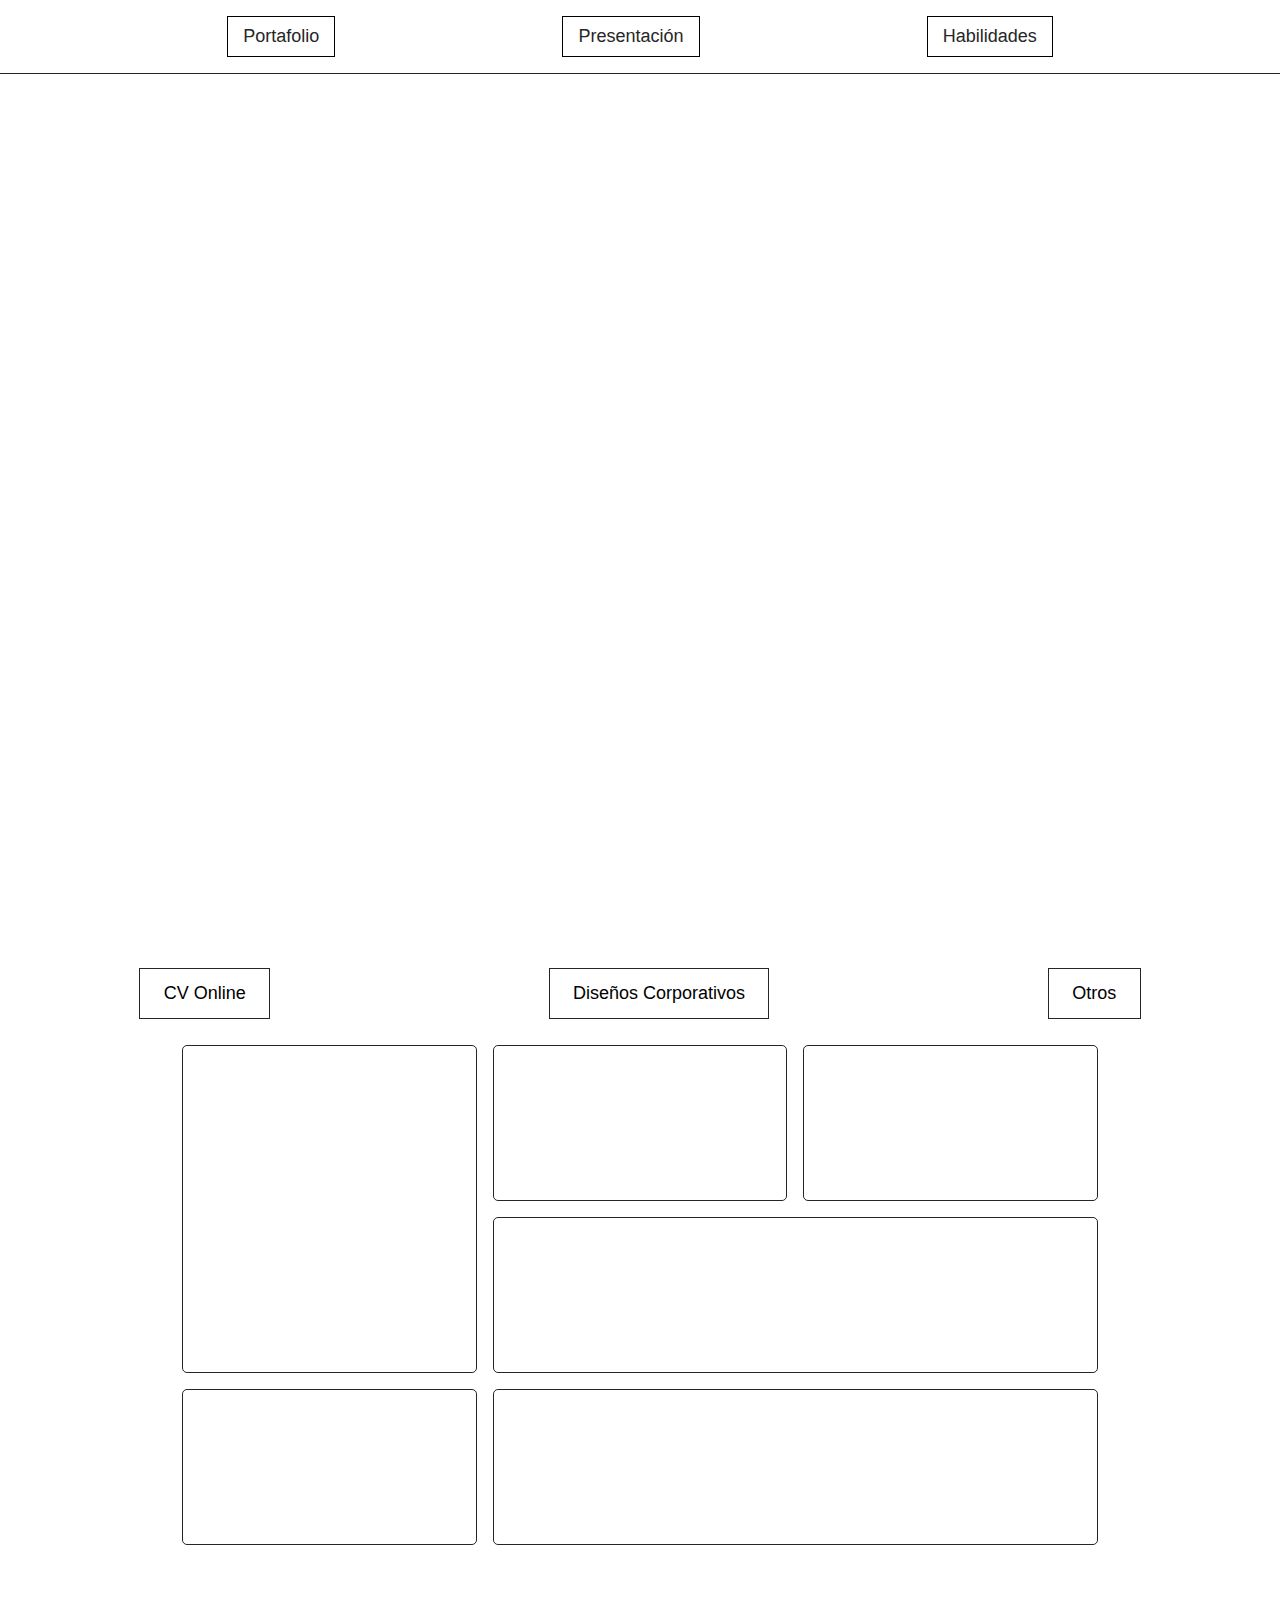
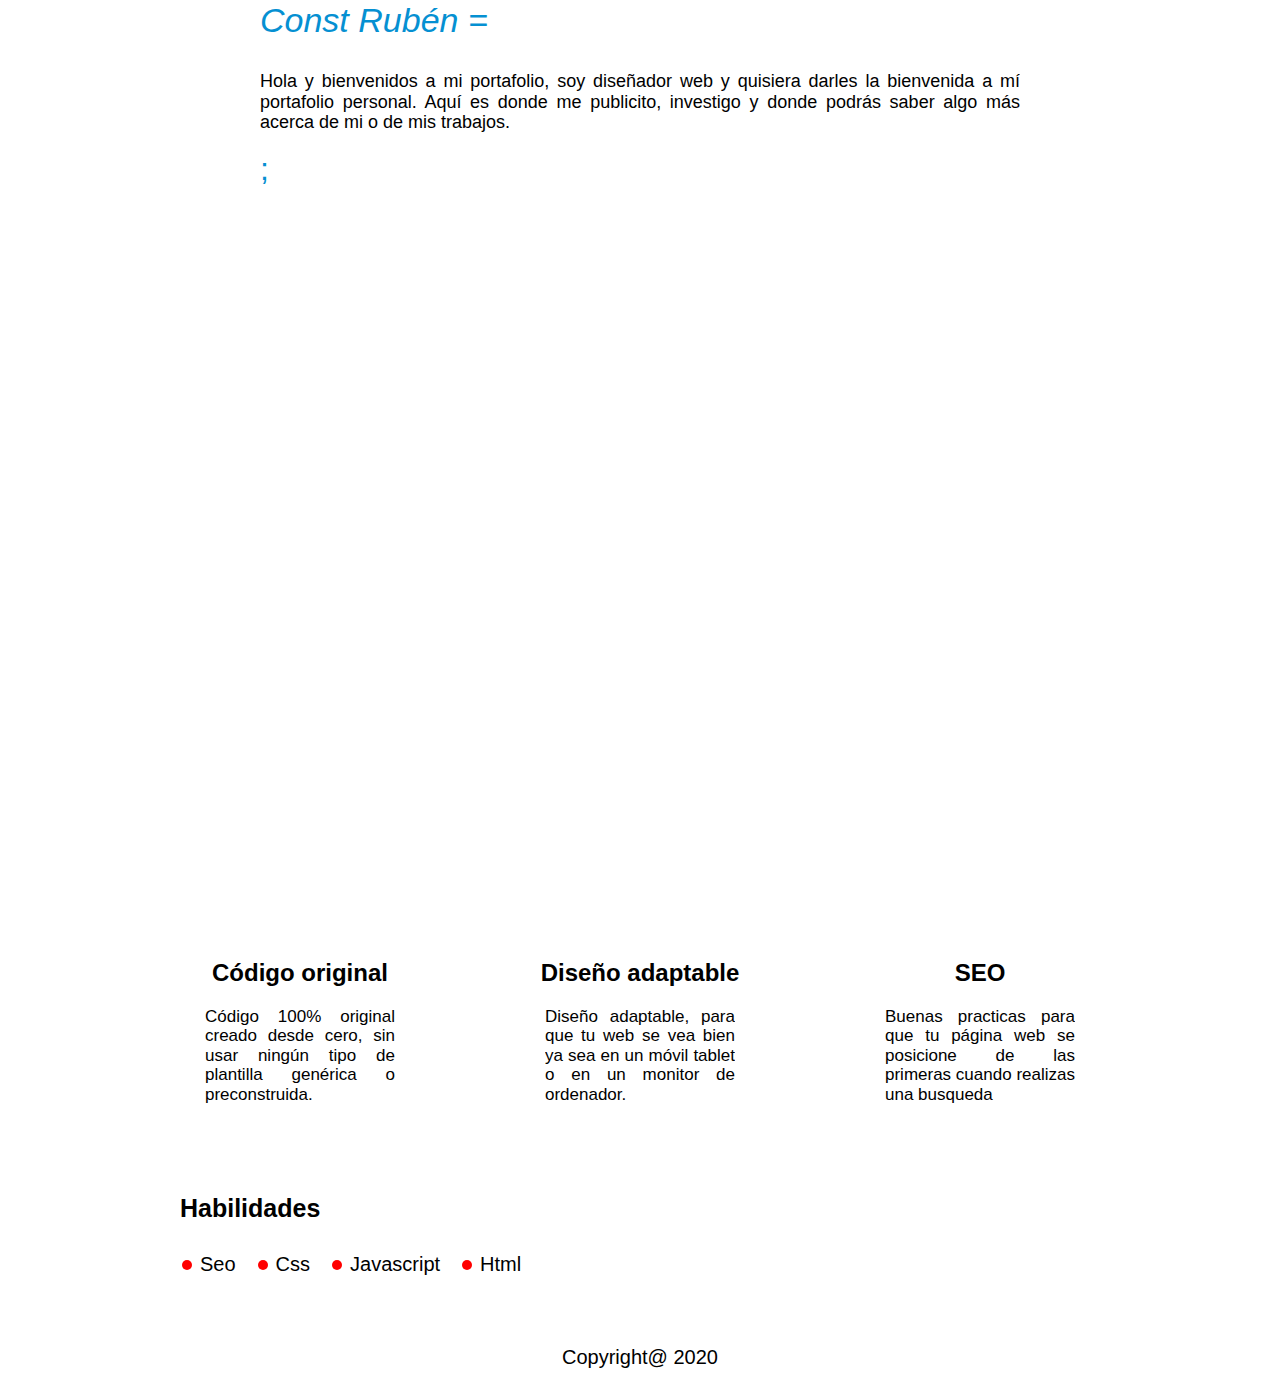
==== index.html @ b7ef2849 "Add files via upload" ====
<!DOCTYPE html>
<html lang="en">
<head>
	<meta charset="UTF-8">
	<title>Document</title>
	<link href="https://fonts.googleapis.com/css2?family=Roboto:wght@300;400&display=swap" rel="stylesheet">
	<link rel="stylesheet" type="text/css" href="css/normalize.css">
	<link rel="stylesheet" type="text/css" href="css/estilos.css">
	<meta name="viewport" content="width=device-width, initial-scale=1.0, maximum-scale=1.0, shrink-to-fit=no">
</head>
<body>
<nav class="nav">
	<img class="burger" id="burger" src="img/menu.svg">
	<ul class="nav__ul" id="nav__ul">
		<a href="#btn1" class="nav__a"><li class="nav__li">Portafolio</li></a>
		<a href="#aboutme" class="nav__a"><li class="nav__li">Presentación</li></a>
		<a href="#habilidades" class="nav__a"><li class="nav__li">Habilidades</li></a>
	</ul>
</nav>	
 <header class="header">
	 <h1 class="h1" id="titulo">Diseñador web</h1>
	 <h2 class="h2">En La Línea de la Concepción</h2>
 </header>
 <nav class="galeria__nav">
	<ul class="galeria__ul">
		<li class="galeria__li" id="btn1">CV Online</li>
		<li class="galeria__li" id="btn2">Diseños Corporativos</li>
		<li class="galeria__li" id="btn3">Otros</li>
	</ul>
 </nav>
 <div class="wrapper">
	<img loading="lazy" class="wrapper__img grid1 cor" src="img/web6.jpg">
	<!-- <a class="wrapper__img cor" href="https://rubenlorem.github.io/RubenCV/educa/"  target="_blank" >-->
	<img class="wrapper__img cor grid2" loading="lazy" src="img/web1.jpg">
	<img loading="lazy" class="wrapper__img grid3 otro" src="img/web3.jpg">
	<img loading="lazy" class="wrapper__img grid4 cor" src="img/web5.jpg">
	<img loading="lazy" class="wrapper__img grid5 cv" src="img/web4.jpg">
	<img loading="lazy" class="wrapper__img grid6 cor" src="img/web2.jpg">
 </div>
 <p class="about__texto" id="aboutme">Hola y bienvenidos a mi portafolio, soy diseñador web <!--, vivo en La Línea de la concepción (la) en el Campo de Gibraltar--> y quisiera darles la bienvenida a mí portafolio personal. Aquí es donde me publicito, investigo y <!-- practico con mis habilidades de desarrollo y creación de páginas webs y --> donde podrás saber algo más acerca de mi o de mis trabajos.</p>
 <div class="imagen"></div>
 <section class="wrapper__article" id="habilidades">
  <article class="article">
	  <img class="article__img" src="img/icono3.svg">
	  <h2 class="article__h2">Código original</h2>
	  <p class="article__p">Código 100% original creado desde cero, sin usar ningún tipo de plantilla genérica o preconstruida.</p>
  </article>
  <article class="article">
	<img class="article__img" src="img/icono2.svg">
	<h2 class="article__h2">Diseño adaptable</h2>
	<p class="article__p">Diseño adaptable, para que tu web se vea bien ya sea en un móvil tablet o en un monitor de ordenador.</p>
</article>
<article class="article">
	<img class="article__img" src="img/icono4.svg">
	<h2 class="article__h2">SEO</h2>
	<p class="article__p">Buenas practicas para que tu página web se posicione de las primeras cuando realizas una busqueda</p>
</article>
 </section>
 <div class="skills">
  <h4 class="skills__titulo">Habilidades</h4>
   <ul class="skills__ul">
	   <li class="skills__li">Seo</li>
	   <li class="skills__li">Css</li>
	   <li class="skills__li">Javascript</li>
	   <li class="skills__li">Html</li>
   </ul>
 </div>
 <footer class="footer">
	<p class="footer__p">Copyright@ 2020</p>
</footer>
<script src="js/script.js"></script>
</body>
</html>
---- css/estilos.css ----
﻿/*************Boiler plate de Ruben Marquez*****************************/
/*esta hoja de estilos intenta seguir seguir la metodologia BEM
 para evitar problemas de especifidad*******/
/*******************Control tipografias y paleta*********************************/
/***********************Reset de elementos***********************************/
*{
	overflow-x: hidden;
  overflow-wrap: break-word;
  font-family: 'Roboto', sans-serif;
}

img {
  border-style: none;
  max-width: 100%;
}
/******************aqui se empieza*********************************/
/*@media (min-width: 700px)*/
.header{
  width: 100%;
  height: 250px;
  background-image: url("../img/headergrande.jpg");
  background-position: center;
  background-size: cover;
  filter: grayscale(1);
  clip-path: polygon(100% 0, 100% 85%, 75% 100%, 25% 100%, 0 85%, 0% 0%)
}
.h1{
  text-align: center;
  color: white;
  margin-top: 75px;
  font-size: 40px;
  overflow-y: hidden;
  margin-top: 75px;
}
.h2{
  text-align: center;
    color: white;
    width: 85%;
    max-width: 282px;
    margin: 0 auto;
    padding: 5px 0;
    font-size: 20px;
    overflow-y: hidden;
    /*background-color: #9e9e9e;*/
   /* opacity: 0.9;*/
   backdrop-filter: blur(5px);
    border-radius: 20px;
}
.burger{
  width: 60px;
  height: 60px;
  margin: 10px auto;
}
.nav{
  width: 100%;
  display: flex;
  justify-content: center;
  align-items: center;
  flex-direction: column;
  border-bottom: 1px solid #262626;
}
.nav__ul{
  padding: 0;
  width: 100%;
  display: none;
  justify-content: space-evenly;
  align-items: center;
}
.nav__li{
  position: relative;
  font-size: 18px;
  overflow-y: hidden;
  transition: color 0.4s ease;
}
.nav__li:hover{
  cursor: pointer;
}
.nav__a{
  color: #262626;
  text-decoration: none;
  transition: color 0.3s ease;
}
.nav__li:hover  .nav__a{
  color: white;
}
.galeria__nav{
  width: 100%;
  display: flex;
  align-items: center;
}
.galeria__ul{
  padding: 25px 0 10px 0;
  width: 100%;
  display: flex;
  flex-direction: column;
  justify-content: space-evenly;
  align-items: space-evenly;
}
.galeria__li{
  width: 70%;
  padding: 10px 16.2px;
  font-size: 18px;
  margin: 16px auto;
  text-align: center;
  overflow-y: hidden;
  position: relative;
}
.galeria__li::after{
  content: '';
  position: absolute;
  bottom: 0px;
  left: 0;
  width: 100%;
  height: 100%;
  /*opacity: 0.8;*/
  border-bottom: 1px solid #262626;
  border-left: 1px solid #262626;
  transition: border-width 0.4s ease,
              width 0.4s ease-in-out,
              height 0.4s ease-in-out;
}
.galeria__li::before{
  content: '';
  position: absolute;
  right: 0px;
  top: 0;
  width: 100%;
  height: 100%;
  /*opacity: 0.8;*/
  border-top: 1px solid #262626;
  border-right: 1px solid #262626;
  transition: border-width 0.4s ease,
              width 0.4s ease-in-out,
              height 0.4s ease-in-out;
}
.galeria__li:hover{
    transition: 0.4s;
    cursor: pointer;
  }
.galeria__li:hover::before{
    width: 25px;
    height: 25px;
    /*opacity: 0.7;*/
}
.galeria__li:hover::after{
  width: 25px;
  height: 25px;
  /*opacity: 0.7;*/
}
.wrapper{
  width: 80%;
  margin: 0 auto;
}
.wrapper__img{
  min-height: 240px;
  margin-bottom: 20px;
  border-radius: 5px;
  border: 1px solid #262626;
  box-sizing: border-box;
  background-position: center;
  object-fit: cover;
  transition: filter 0.3s ease;
}
.wrapper__img:hover{
  cursor: pointer;
}
.about__titulo{
  width: 90%;
  margin: 30px auto 20px auto;
  font-size: 30px;
}
.span{
  color: red;
  font-style: italic;
}
.about__texto{
  width: 80%;
  margin:  auto;
  padding: 80px 0;
  text-align: justify;
  font-size: 17px;
  position: relative;
}
.about__texto::after{
  content: 'Const Rubén =';
  position: absolute;
  top: 30px;
  left: 0;
  font-size: 34px;
  color: #0590d2;
  font-style: italic;
}
.about__texto::before{
  content: ';';
  position: absolute;
  bottom: 40px;
  font-size: 30px;
  color: #0590d2;
}
.about__fin{
  width: 90%;
  margin: 20px auto 30px auto;
  font-size: 30px;
}
.imagen{
  width: 100%;
  height: 250px;
  background-image: url("../img/parallax.jpg");
  background-position: center;
  background-size: cover;
  background-attachment: fixed;
  margin: 0 0 70px 0;
}
.wrapper__article{
  width: 80%;
  margin: 0 auto;
}
.article{
  display: flex;
  justify-self: center;
  align-items: center;
  flex-direction: column;
  margin-bottom: 70px;
}
.article__h2{
  overflow-y: hidden;
  width: 200px;
  text-align: center;
}
.article__img{
  height: 200px;
  width: 200px;
  border-radius: 50%;
}
.article__p{
 text-align: justify;
 width: 200px;
 overflow-y: hidden;
 font-size: 17px;
 /*line-height: 1.4;*/
}
.skills__titulo{
  width: 80%;
  margin: 0 auto 40px auto;
  font-size: 25px;
  text-align: center;
  overflow-y: hidden;
}
.skills__ul{
  padding: 0;
  width: 80%;
  margin: 30px auto;
  height: 140px;
  display: flex;
  justify-content: space-between;
  flex-direction: column;
}
.skills__li{
  position: relative;
  padding: 0 20px;
  font-size: 20px;
  overflow-y: hidden;
}
.skills__li::after{
  content: '';
  position: absolute;
  top: 30%;
  left: 2px;
  width: 10px;
  height: 10px;
  border-radius: 10px;
  background-color: red;
}
.footer{
  width: 100%;
}
.footer__p{
  text-align: center;
  font-size: 20px;
}
.desplegable{
  display: flex;
  flex-direction: column;
  justify-content: space-around;
  height: 200px;
}
.seleccionado{
  filter: grayscale(1);
}
.bajar{
  animation: bounce 2.2s ease;
  }
  @keyframes bounce {
    0% {margin-top: -200px;}
    100% {margin-top: 75px;}
  }
@media (min-width: 425px){
 .skills__ul{
  flex-direction: row;
  height: auto;
 }
 .skills__li{
   font-size: 17px;
 }
}
@media (min-width: 550px){
  .galeria__ul{
    flex-direction: row;
  }
  .galeria__li{
    width: auto;
  }
}
@media (min-width: 768px){
  .burger{
    display: none;
  }
  .nav__li{
    padding: 9.26px 15px;
    border: 1px solid black;
  }
  .nav__li:hover{
    color: white;
    /*cursor: pointer;*/
  }
  .nav__li::after{
    content: '';
    position: absolute;
    bottom: 0px;
    left: -100%;
    width: 100%;
    height: 100%;
    z-index: -1;
    background-color: #262626;
    transition: left 0.4s ease;
  }
  .nav__li:hover::after{
    left: 0px;
  }
  .header{
    height: 490px;
  }
  .h1{
    font-size: 65px;
    margin: 190px auto 10px auto;
  }
  @keyframes bounce {
    0% {margin-top: -135px;}
    100% {margin-top: 190px;}
  }
  .h2{
    font-size: 23px;
    max-width: 350px;
  }
  .nav__ul{
    display: flex;
  }
  .galeria__ul{
    margin: 0;
    margin: 32.4px 0 16.2px 0;
  }
  .galeria__li{
    padding: 15px 24.3px;
  }
  .__texto::after{
    font-size: 36px;
    top: 48px;
  }
  .about__texto::before{
    font-size: 32px;
    bottom: 55px;
  }
  .about__texto{
    width: 60%;
    max-width: 760px;
    padding: 110px 0;
    font-size: 18px;
  }
  .imagen{
    height: 400px;
    margin-bottom: 90px;
  }
  .wrapper{
    display: grid;
    grid-template-areas:
    "1fr 1fr 1fr"
    "1fr 1fr 1fr"
    "1fr 2fr";
    /*grid-template-columns: 33.333% 33.333% 33.333%;
    grid-template-rows: 33.333% 33.333% 33.333%;*/
    height: 668px;
    width: 668px;/*670*/
    grid-gap: 16.2px;
    overflow-y: hidden;
    margin: 0 auto;
  /*  grid-template-columns: minmax(33.33%, auto) minmax(33.33%, auto) minmax(33.33%, auto);
    grid-template-rows: minmax(30%, auto)  minmax(30%, auto)  minmax(30%, auto); */
  }
  .wrapper__img{
    min-height: auto;
  }
  .grid1{
    grid-column: 1;
    grid-row: 1/3;
    align-self: stretch;
    height: 100%;
    object-fit: cover;
  }
  .grid2{
    grid-column: 2/3;
    grid-row: 1;
    align-self: stretch;
    height: 100%;
    object-fit: cover;
  }
  .grid3{
    grid-column: 3/4;
    grid-row: 1;
    align-self: stretch;
    height: 100%;
    object-fit: cover;
  }
  /*
  .grid4{
    grid-column: 2/3;
    grid-row: 2;
    align-self: stretch;
    height: 100%;
    object-fit: cover;
  }*/
  .grid4{
    grid-column: 2/4;
    grid-row: 2;
    align-self: stretch;
    height: 100%;
    object-fit: cover;
  }
  .grid5{
    grid-column: 1;
    grid-row: 3;
    align-self: stretch;
    height: 100%;
    object-fit: cover;
  }
  .grid6{
    grid-column: 2/4;
    grid-row: 3;
    align-self: stretch;
    height: 100%;
    width: 100%;
    object-fit: cover;
  }
  .wrapper__img{
    width: 100%;
  }
  .wrapper__article{
    display: flex;
    justify-content: space-around;
    align-items: center;
    width: 745px;
    margin: 0 auto;
  }
  .article{
    width: 248.33px;
    height: 344.81px;
  }
  .article__img{
    width: 170px;
    height: 170px;
  }
  .article__h2{
    /*width: 170px;*/
  }
  .article__p {
    text-align: justify;
    width: 170px;
    margin: 0 auto;
}
.skills__titulo{
  text-align: left;
  width: 670px;
  margin: 20px auto 30px auto;
}
 .skills__ul{
 justify-content: flex-start;
 width: 670px;
 margin: 0 auto;
}
.skills__li{
  font-size: 20px;
}
.footer{
  margin-top: 50px;
}
}
@media (min-width: 1024px){
  .header{
    height: calc(100vh - 72px);
  }
  .galeria__ul{
    padding: 50px 0 10px 0;
    margin: 0;
  }
  .galeria__li{
    padding: 15px 24.3px;
  }
  .wrapper{
    width: 916px;
   /* height: 90vh;*/
   height: 500px;
  }
  .about__texto{
    margin: 16.2px auto;
  }
  .about__texto::after{
    top: 40px;
  }
  .article{
    height: auto;
  }
  .article__img{
    width: 190px;
    height: 190px;
  }
  .article__h2{
    /*width: 180px;*/
  }
  .article__p{
    width: 190px;
  }
  .wrapper__article{
    width: 1020px;
  }
 .skills__titulo{
   width: 920px;
 }
 .skills__ul{
   width: 920px;
 }
}
@media (min-width: 1366px){ 
  .nav{
  width: 1044px;
  margin: 0 auto;
  border: none;
  }
  .galeria__nav{
   width: 1044px;
   margin: 0 auto;
 }
 .about__texto{
  margin: 30px auto;
}
 .wrapper{
   width: 1044px;
 }
 .wrapper__article{
   width: 1100px;
 }
.skills__titulo{
  width: 1044px;
}
.skills__ul{
  width: 1044px;
}
}
@media (min-width: 1920px){ 
.wrapper__article{
   width: 1560px;
 }
}
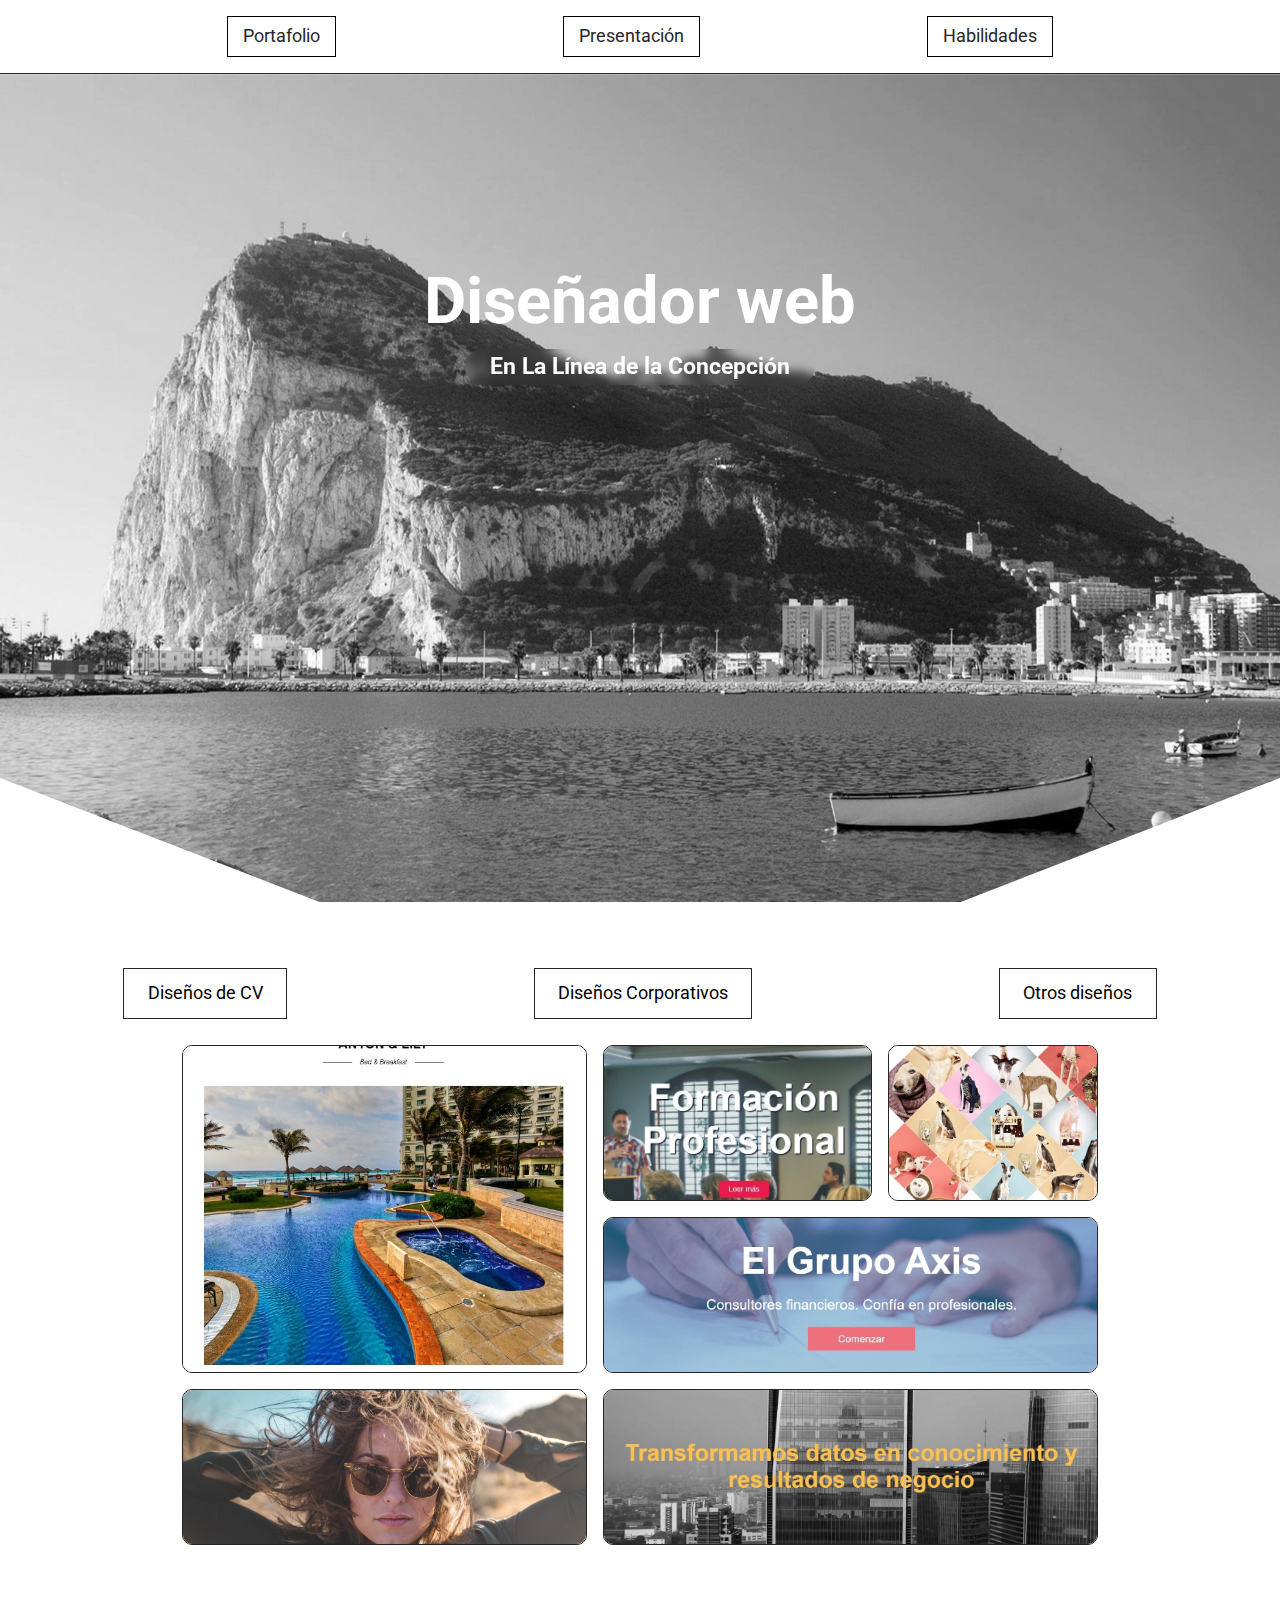
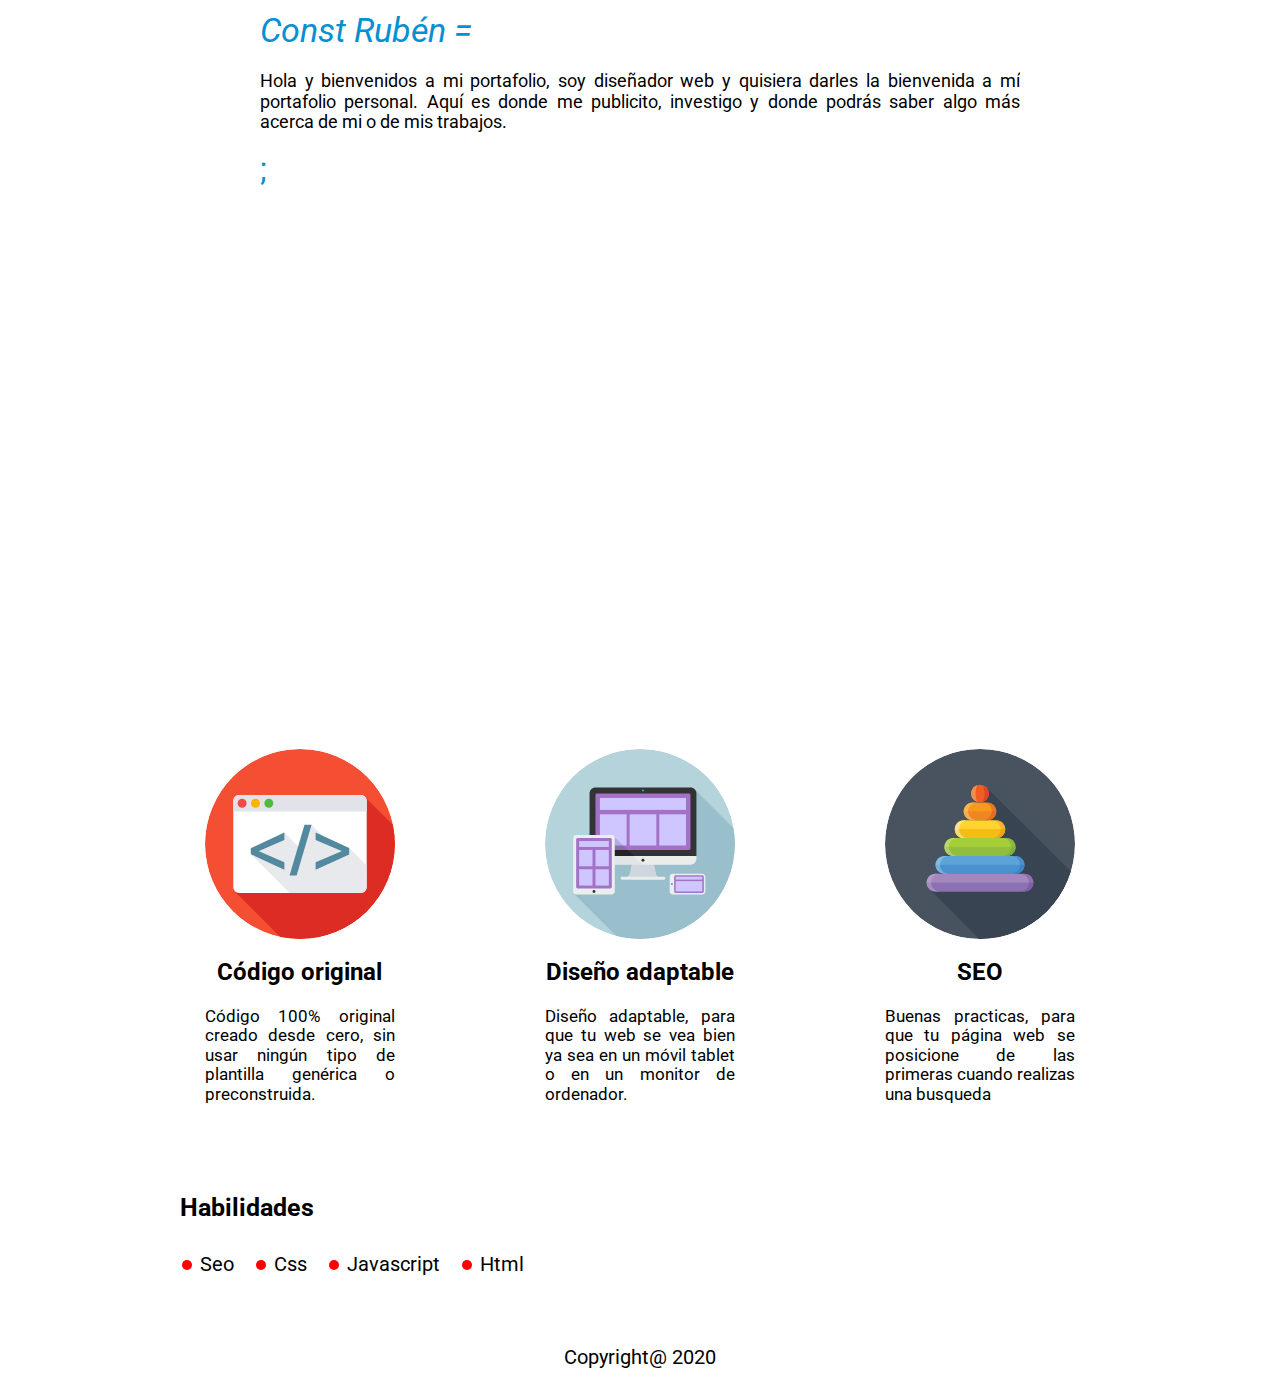
==== commit 1f50dc78: "Add files via upload" ====
--- a/index.html
+++ b/index.html
@@ -2,11 +2,15 @@
 <html lang="en">
 <head>
 	<meta charset="UTF-8">
-	<title>Document</title>
+	<title>Portafolio RubénCV</title>
 	<link href="https://fonts.googleapis.com/css2?family=Roboto:wght@300;400&display=swap" rel="stylesheet">
 	<link rel="stylesheet" type="text/css" href="css/normalize.css">
 	<link rel="stylesheet" type="text/css" href="css/estilos.css">
 	<meta name="viewport" content="width=device-width, initial-scale=1.0, maximum-scale=1.0, shrink-to-fit=no">
+	<meta name="keywords" content="Diseñador web, programador web, hacer web, la linea de la concepcion, diseño responsive" />		
+	<meta name="description" content="Diseñador web, programador web, portafolio, curriculum online, hacer paginas web en el Campo de Gibraltar"/>
+	<meta property="og:locale" content="es_ES" />
+    <meta property="og:type" content="website" />
 </head>
 <body>
 <nav class="nav">
@@ -23,9 +27,9 @@
  </header>
  <nav class="galeria__nav">
 	<ul class="galeria__ul">
-		<li class="galeria__li" id="btn1">CV Online</li>
+		<li class="galeria__li" id="btn1">Diseños de CV</li>
 		<li class="galeria__li" id="btn2">Diseños Corporativos</li>
-		<li class="galeria__li" id="btn3">Otros</li>
+		<li class="galeria__li" id="btn3">Otros diseños</li>
 	</ul>
  </nav>
  <div class="wrapper">
@@ -53,7 +57,7 @@
 <article class="article">
 	<img class="article__img" src="img/icono4.svg">
 	<h2 class="article__h2">SEO</h2>
-	<p class="article__p">Buenas practicas para que tu página web se posicione de las primeras cuando realizas una busqueda</p>
+	<p class="article__p">Buenas practicas, para que tu página web se posicione de las primeras cuando realizas una busqueda</p>
 </article>
  </section>
  <div class="skills">
--- a/css/estilos.css
+++ b/css/estilos.css
@@ -25,12 +25,13 @@
   clip-path: polygon(100% 0, 100% 85%, 75% 100%, 25% 100%, 0 85%, 0% 0%)
 }
 .h1{
-  text-align: center;
+  display: flex;
+  justify-content: center;
   color: white;
   margin-top: 75px;
-  font-size: 40px;
+  font-size: 43px;
   overflow-y: hidden;
-  margin-top: 75px;
+  margin: 75px auto 3px auto;
 }
 .h2{
   text-align: center;
@@ -97,7 +98,7 @@
   align-items: space-evenly;
 }
 .galeria__li{
-  width: 70%;
+  width: 60%;
   padding: 10px 16.2px;
   font-size: 18px;
   margin: 16px auto;
@@ -154,7 +155,7 @@
 .wrapper__img{
   min-height: 240px;
   margin-bottom: 20px;
-  border-radius: 5px;
+  border-radius: 10px;
   border: 1px solid #262626;
   box-sizing: border-box;
   background-position: center;
@@ -460,6 +461,9 @@
     width: 745px;
     margin: 0 auto;
   }
+  .about__texto::after{
+    top: 50px;
+  }
   .article{
     width: 248.33px;
     height: 344.81px;
@@ -511,9 +515,6 @@
   }
   .about__texto{
     margin: 16.2px auto;
-  }
-  .about__texto::after{
-    top: 40px;
   }
   .article{
     height: auto;
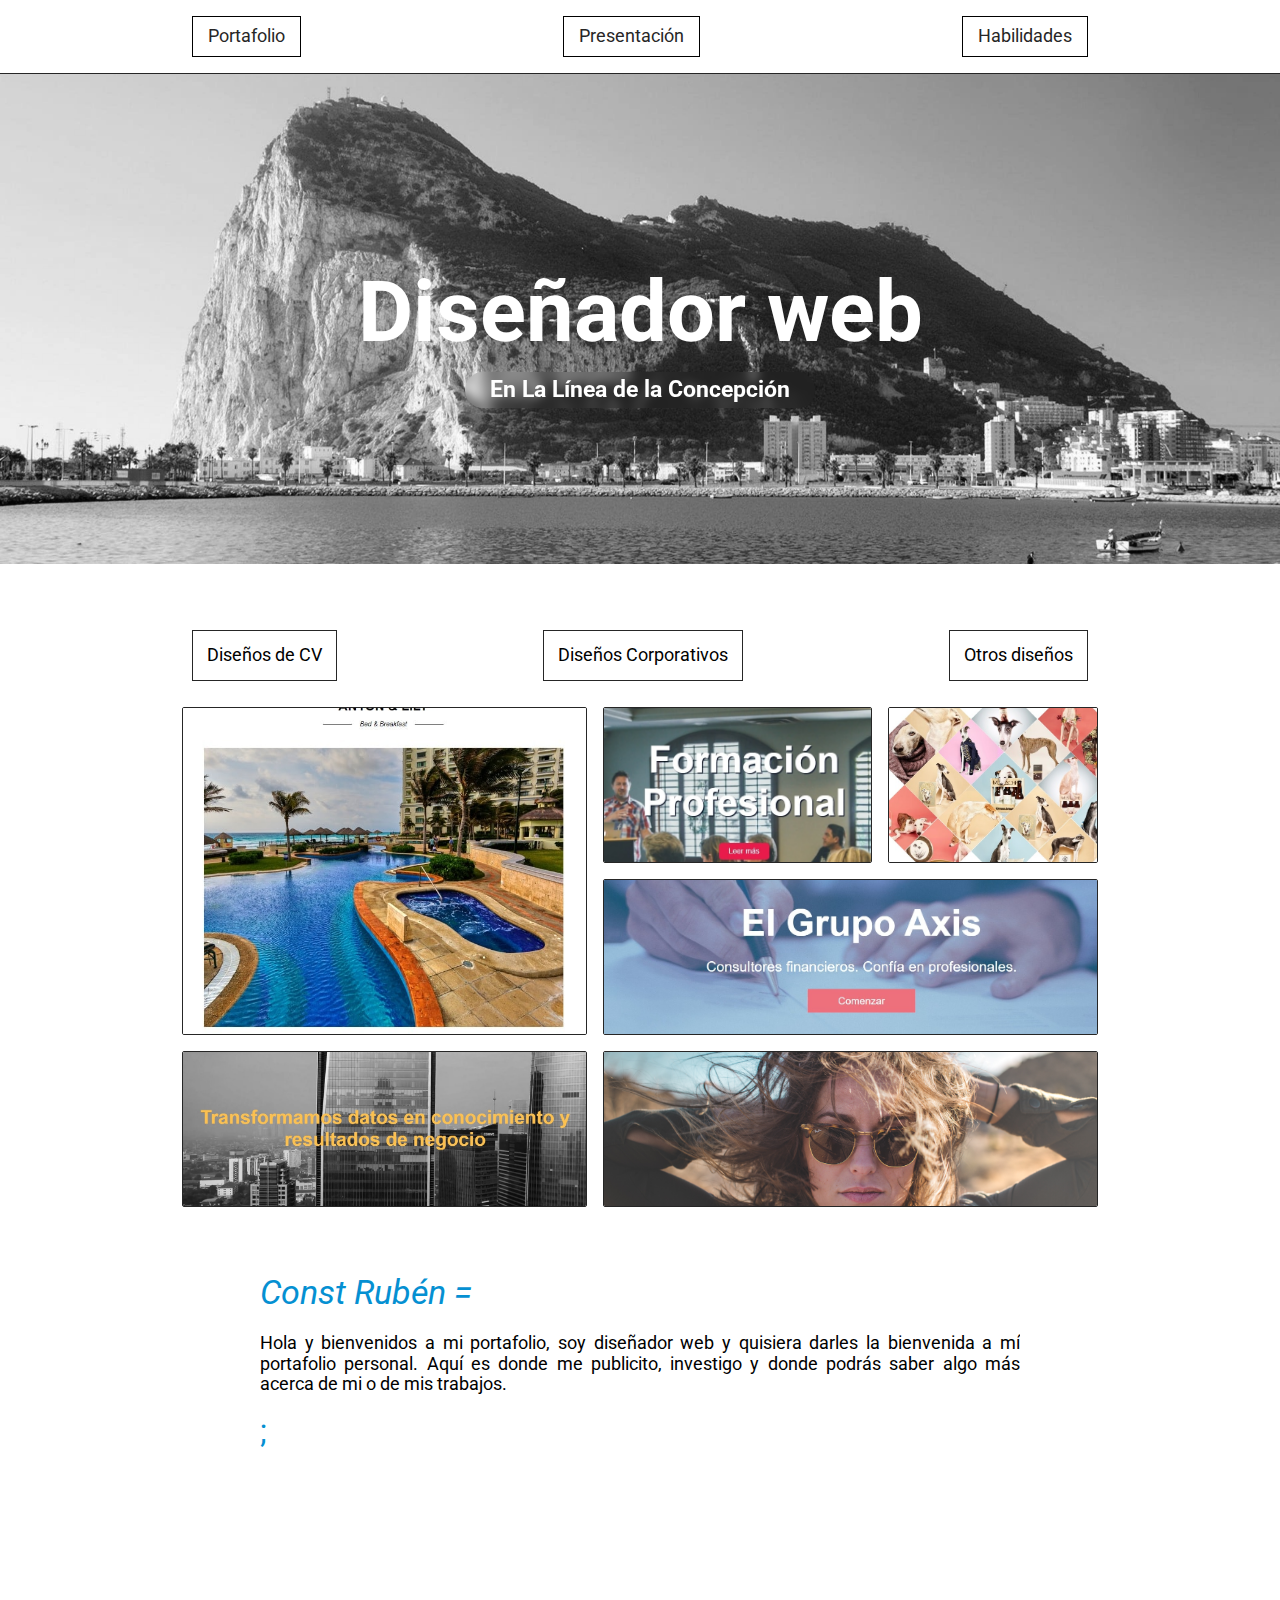
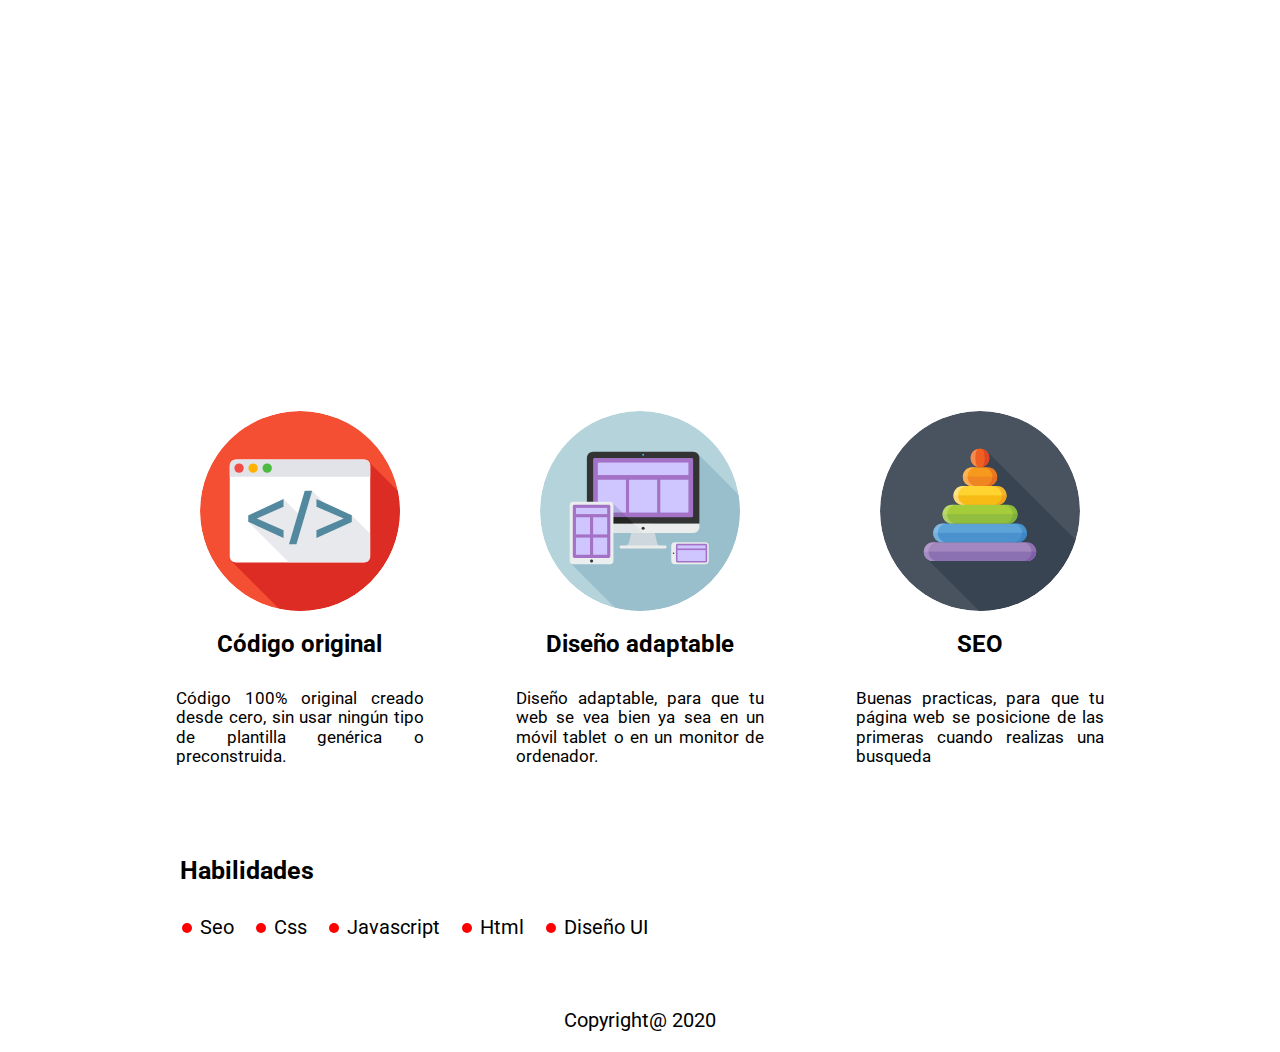
==== commit 7d5a07a6: "Add files via upload" ====
--- a/index.html
+++ b/index.html
@@ -38,8 +38,8 @@
 	<img class="wrapper__img cor grid2" loading="lazy" src="img/web1.jpg">
 	<img loading="lazy" class="wrapper__img grid3 otro" src="img/web3.jpg">
 	<img loading="lazy" class="wrapper__img grid4 cor" src="img/web5.jpg">
-	<img loading="lazy" class="wrapper__img grid5 cv" src="img/web4.jpg">
-	<img loading="lazy" class="wrapper__img grid6 cor" src="img/web2.jpg">
+	<img loading="lazy" class="wrapper__img grid5 cor" src="img/web2.jpg">
+	<img loading="lazy" class="wrapper__img grid6 cv" src="img/web4.jpg">
  </div>
  <p class="about__texto" id="aboutme">Hola y bienvenidos a mi portafolio, soy diseñador web <!--, vivo en La Línea de la concepción (la) en el Campo de Gibraltar--> y quisiera darles la bienvenida a mí portafolio personal. Aquí es donde me publicito, investigo y <!-- practico con mis habilidades de desarrollo y creación de páginas webs y --> donde podrás saber algo más acerca de mi o de mis trabajos.</p>
  <div class="imagen"></div>
@@ -67,6 +67,7 @@
 	   <li class="skills__li">Css</li>
 	   <li class="skills__li">Javascript</li>
 	   <li class="skills__li">Html</li>
+	   <li class="skills__li">Diseño UI</li>
    </ul>
  </div>
  <footer class="footer">
--- a/css/estilos.css
+++ b/css/estilos.css
@@ -22,7 +22,8 @@
   background-position: center;
   background-size: cover;
   filter: grayscale(1);
-  clip-path: polygon(100% 0, 100% 85%, 75% 100%, 25% 100%, 0 85%, 0% 0%)
+  /*clip-path: polygon(100% 0, 100% 85%, 75% 100%, 25% 100%, 0 85%, 0% 0%)*/
+  /*clip-path: polygon(100% 0, 100% 90%, 90% 100%, 10% 100%, 0 90%, 0% 0%)*/
 }
 .h1{
   display: flex;
@@ -50,7 +51,7 @@
 .burger{
   width: 60px;
   height: 60px;
-  margin: 10px auto;
+  margin: 10px auto 0 auto;
 }
 .nav{
   width: 100%;
@@ -90,18 +91,18 @@
   align-items: center;
 }
 .galeria__ul{
-  padding: 25px 0 10px 0;
+  padding: 25px 0 10px 0; 
   width: 100%;
   display: flex;
   flex-direction: column;
   justify-content: space-evenly;
-  align-items: space-evenly;
+  align-items: center;
 }
 .galeria__li{
-  width: 60%;
-  padding: 10px 16.2px;
+  width: 80%;
+  padding: 10px 0;
   font-size: 18px;
-  margin: 16px auto;
+  margin: 16px 0;
   text-align: center;
   overflow-y: hidden;
   position: relative;
@@ -155,7 +156,7 @@
 .wrapper__img{
   min-height: 240px;
   margin-bottom: 20px;
-  border-radius: 10px;
+  border-radius: 2px;
   border: 1px solid #262626;
   box-sizing: border-box;
   background-position: center;
@@ -229,13 +230,12 @@
   text-align: center;
 }
 .article__img{
+  border-radius: 50%;
+  width: 200px;
   height: 200px;
-  width: 200px;
-  border-radius: 50%;
 }
 .article__p{
  text-align: justify;
- width: 200px;
  overflow-y: hidden;
  font-size: 17px;
  /*line-height: 1.4;*/
@@ -283,7 +283,7 @@
   display: flex;
   flex-direction: column;
   justify-content: space-around;
-  height: 200px;
+  height: 170px;
 }
 .seleccionado{
   filter: grayscale(1);
@@ -296,6 +296,9 @@
     100% {margin-top: 75px;}
   }
 @media (min-width: 425px){
+ .h1{
+    font-size: 50px;
+  }
  .skills__ul{
   flex-direction: row;
   height: auto;
@@ -315,6 +318,10 @@
 @media (min-width: 768px){
   .burger{
     display: none;
+  }
+  .nav__ul{
+    width: 70%;
+    justify-content: space-between;
   }
   .nav__li{
     padding: 9.26px 15px;
@@ -342,7 +349,7 @@
     height: 490px;
   }
   .h1{
-    font-size: 65px;
+    font-size: 85px;
     margin: 190px auto 10px auto;
   }
   @keyframes bounce {
@@ -356,12 +363,18 @@
   .nav__ul{
     display: flex;
   }
+  .galeria__nav{
+    justify-content: center;
+  }
   .galeria__ul{
+    padding: 25px 0 10px 0;
     margin: 0;
     margin: 32.4px 0 16.2px 0;
+    width: 70%;
+    justify-content: space-between;
   }
   .galeria__li{
-    padding: 15px 24.3px;
+    padding: 15px 15px;
   }
   .__texto::after{
     font-size: 36px;
@@ -372,7 +385,7 @@
     bottom: 55px;
   }
   .about__texto{
-    width: 60%;
+    width: 70%;
     max-width: 760px;
     padding: 110px 0;
     font-size: 18px;
@@ -474,11 +487,12 @@
   }
   .article__h2{
     /*width: 170px;*/
+    margin-bottom: 30px;
   }
   .article__p {
     text-align: justify;
-    width: 170px;
     margin: 0 auto;
+    width: 70%;
 }
 .skills__titulo{
   text-align: left;
@@ -498,15 +512,15 @@
 }
 }
 @media (min-width: 1024px){
-  .header{
+ /* .header{
     height: calc(100vh - 72px);
-  }
+  }*/
   .galeria__ul{
     padding: 50px 0 10px 0;
     margin: 0;
   }
   .galeria__li{
-    padding: 15px 24.3px;
+    padding: 15px 15px;
   }
   .wrapper{
     width: 916px;
@@ -520,14 +534,14 @@
     height: auto;
   }
   .article__img{
-    width: 190px;
-    height: 190px;
+    width: 200px;
+    height: 200px;
   }
   .article__h2{
     /*width: 180px;*/
   }
   .article__p{
-    width: 190px;
+    width: 100%;
   }
   .wrapper__article{
     width: 1020px;
@@ -551,12 +565,18 @@
  }
  .about__texto{
   margin: 30px auto;
+  width: 731px;
 }
  .wrapper{
    width: 1044px;
  }
  .wrapper__article{
-   width: 1100px;
+  width: 1044px;
+   justify-content: space-between;
+ }
+ .article__img{
+  width: 180px;
+  height: 180px;
  }
 .skills__titulo{
   width: 1044px;
@@ -566,7 +586,7 @@
 }
 }
 @media (min-width: 1920px){ 
-.wrapper__article{
+/*.wrapper__article{
    width: 1560px;
- }
+ }*/
 }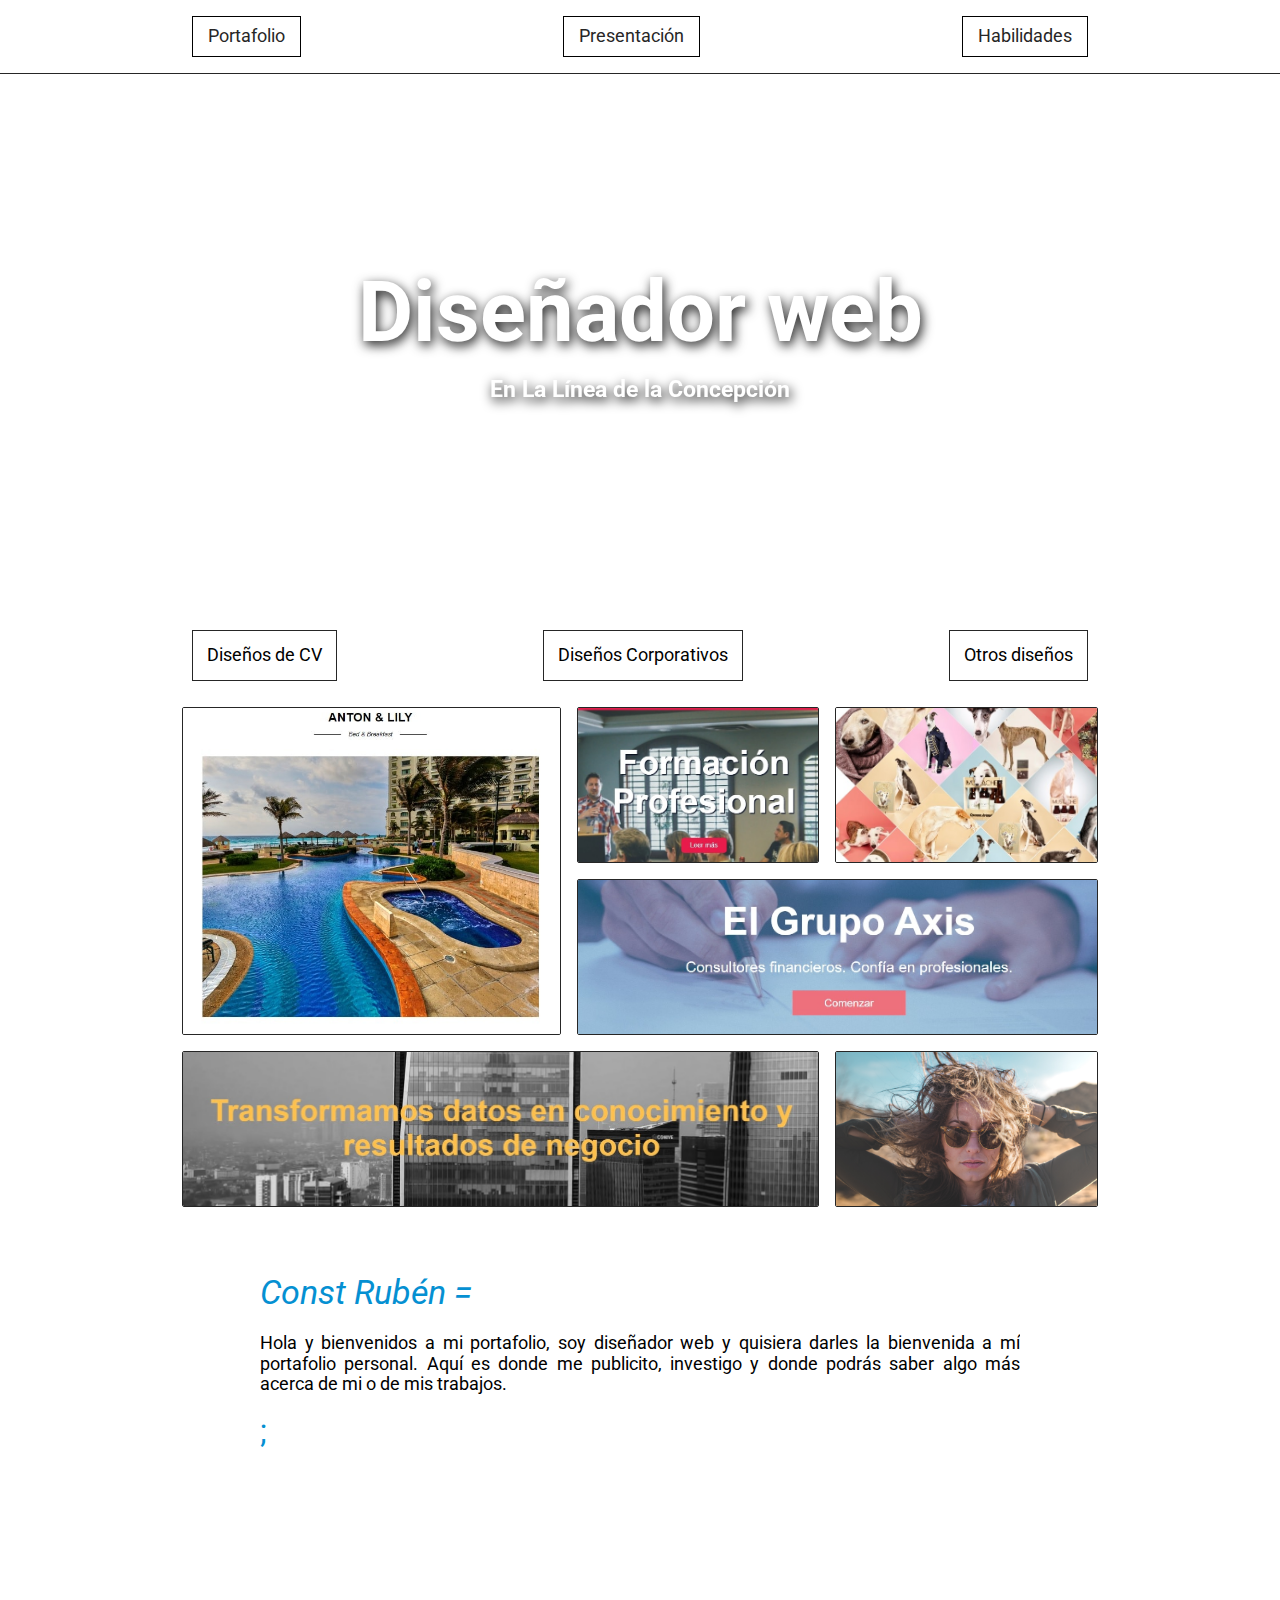
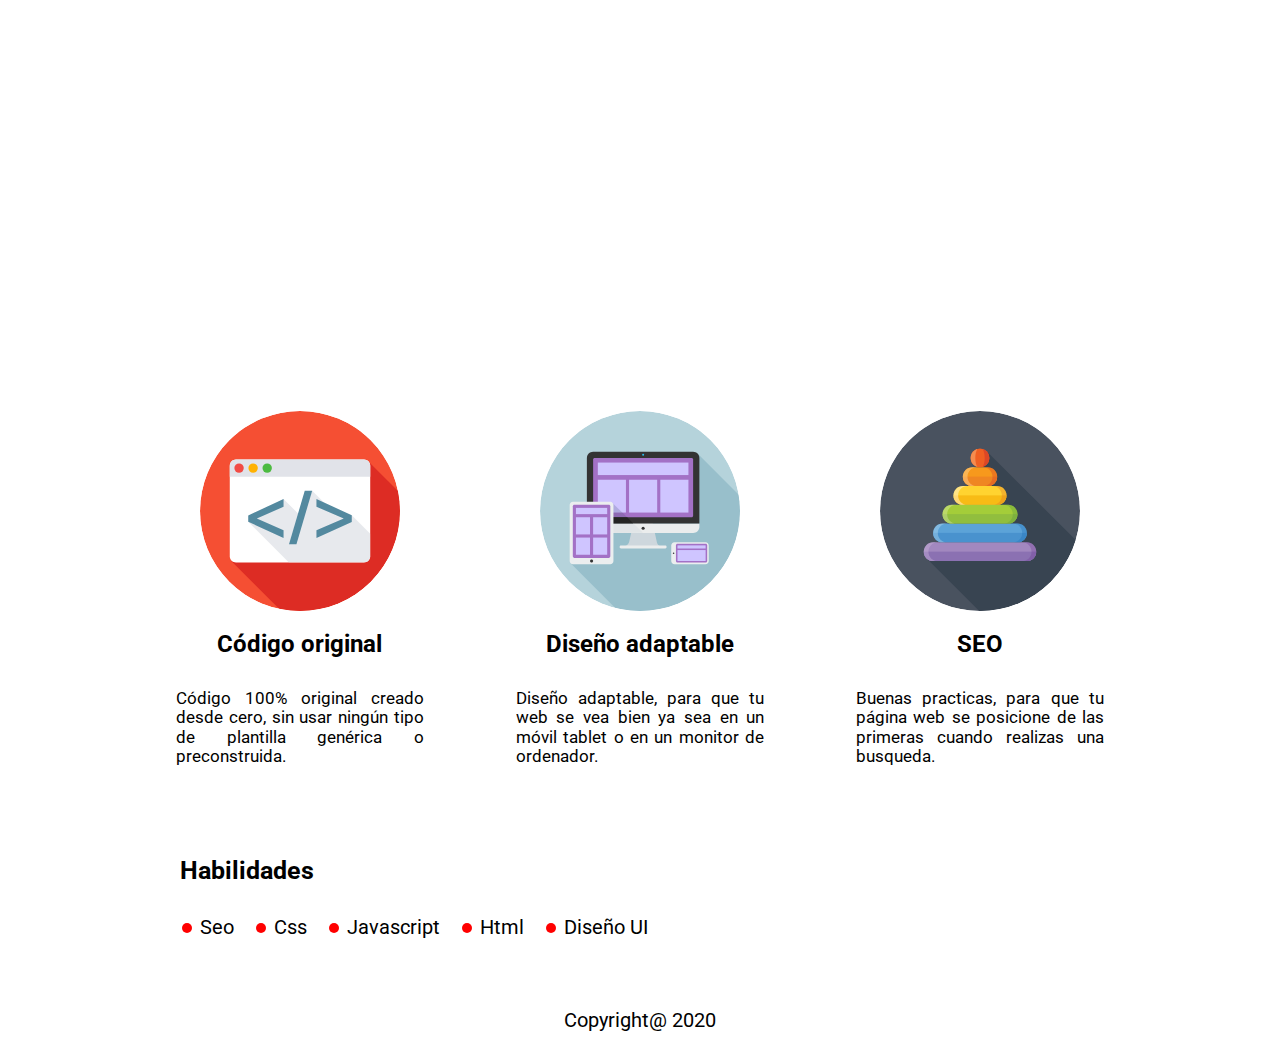
==== commit 3feb0f4f: "Add files via upload" ====
--- a/index.html
+++ b/index.html
@@ -2,13 +2,13 @@
 <html lang="en">
 <head>
 	<meta charset="UTF-8">
-	<title>Portafolio RubénCV</title>
+	<title>Diseñador web en La Línea de la Concepción</title>
 	<link href="https://fonts.googleapis.com/css2?family=Roboto:wght@300;400&display=swap" rel="stylesheet">
 	<link rel="stylesheet" type="text/css" href="css/normalize.css">
 	<link rel="stylesheet" type="text/css" href="css/estilos.css">
 	<meta name="viewport" content="width=device-width, initial-scale=1.0, maximum-scale=1.0, shrink-to-fit=no">
-	<meta name="keywords" content="Diseñador web, programador web, hacer web, la linea de la concepcion, diseño responsive" />		
-	<meta name="description" content="Diseñador web, programador web, portafolio, curriculum online, hacer paginas web en el Campo de Gibraltar"/>
+	<meta name="robots" content="index,follow">
+	<meta name="description" content="Diseñador web, programador web, En La Línea de la Concepción y Campo de Gibraltar, ¿Necesitas ayuda para crear tu propia web?"/>
 	<meta property="og:locale" content="es_ES" />
     <meta property="og:type" content="website" />
 </head>
@@ -45,19 +45,19 @@
  <div class="imagen"></div>
  <section class="wrapper__article" id="habilidades">
   <article class="article">
-	  <img class="article__img" src="img/icono3.svg">
+	  <img class="article__img" src="img/codigo propio.svg">
 	  <h2 class="article__h2">Código original</h2>
 	  <p class="article__p">Código 100% original creado desde cero, sin usar ningún tipo de plantilla genérica o preconstruida.</p>
   </article>
   <article class="article">
-	<img class="article__img" src="img/icono2.svg">
+	<img class="article__img" src="img/diseño responsive.svg">
 	<h2 class="article__h2">Diseño adaptable</h2>
 	<p class="article__p">Diseño adaptable, para que tu web se vea bien ya sea en un móvil tablet o en un monitor de ordenador.</p>
 </article>
 <article class="article">
-	<img class="article__img" src="img/icono4.svg">
+	<img class="article__img" src="img/posicionamiento web.svg">
 	<h2 class="article__h2">SEO</h2>
-	<p class="article__p">Buenas practicas, para que tu página web se posicione de las primeras cuando realizas una busqueda</p>
+	<p class="article__p">Buenas practicas, para que tu página web se posicione de las primeras cuando realizas una busqueda.</p>
 </article>
  </section>
  <div class="skills">
--- a/css/estilos.css
+++ b/css/estilos.css
@@ -33,6 +33,7 @@
   font-size: 43px;
   overflow-y: hidden;
   margin: 75px auto 3px auto;
+  filter: drop-shadow(2px 4px 6px rgb(26, 26, 26));
 }
 .h2{
   text-align: center;
@@ -45,7 +46,8 @@
     overflow-y: hidden;
     /*background-color: #9e9e9e;*/
    /* opacity: 0.9;*/
-   backdrop-filter: blur(5px);
+   /*backdrop-filter: blur(5px);*/
+   filter: drop-shadow(2px 4px 6px black);
     border-radius: 20px;
 }
 .burger{
@@ -153,18 +155,16 @@
   width: 80%;
   margin: 0 auto;
 }
-.wrapper__img{
-  min-height: 240px;
-  margin-bottom: 20px;
-  border-radius: 2px;
-  border: 1px solid #262626;
-  box-sizing: border-box;
-  background-position: center;
-  object-fit: cover;
-  transition: filter 0.3s ease;
-}
-.wrapper__img:hover{
-  cursor: pointer;
+.wrapper__img{ 
+height: 240px;
+width: 100%;
+margin-bottom: 20px;
+border-radius: 2px;
+border: 1px solid #262626;
+box-sizing: border-box;
+background-position: center;
+object-fit: cover;
+transition: filter 0.3s ease;
 }
 .about__titulo{
   width: 90%;
@@ -295,14 +295,15 @@
     0% {margin-top: -200px;}
     100% {margin-top: 75px;}
   }
+  @media (min-width: 375px){
+    .h1{
+       font-size: 47px;
+     }
+    }
 @media (min-width: 425px){
  .h1{
-    font-size: 50px;
-  }
- .skills__ul{
-  flex-direction: row;
-  height: auto;
- }
+    font-size: 53px;
+  }
  .skills__li{
    font-size: 17px;
  }
@@ -339,7 +340,7 @@
     width: 100%;
     height: 100%;
     z-index: -1;
-    background-color: #262626;
+    background-color: #363636;
     transition: left 0.4s ease;
   }
   .nav__li:hover::after{
@@ -450,14 +451,14 @@
     object-fit: cover;
   }
   .grid5{
-    grid-column: 1;
+    grid-column: 1/3;
     grid-row: 3;
     align-self: stretch;
     height: 100%;
     object-fit: cover;
   }
   .grid6{
-    grid-column: 2/4;
+    grid-column: 3/4;
     grid-row: 3;
     align-self: stretch;
     height: 100%;
@@ -500,6 +501,8 @@
   margin: 20px auto 30px auto;
 }
  .skills__ul{
+ flex-direction: row;
+ height: auto;
  justify-content: flex-start;
  width: 670px;
  margin: 0 auto;
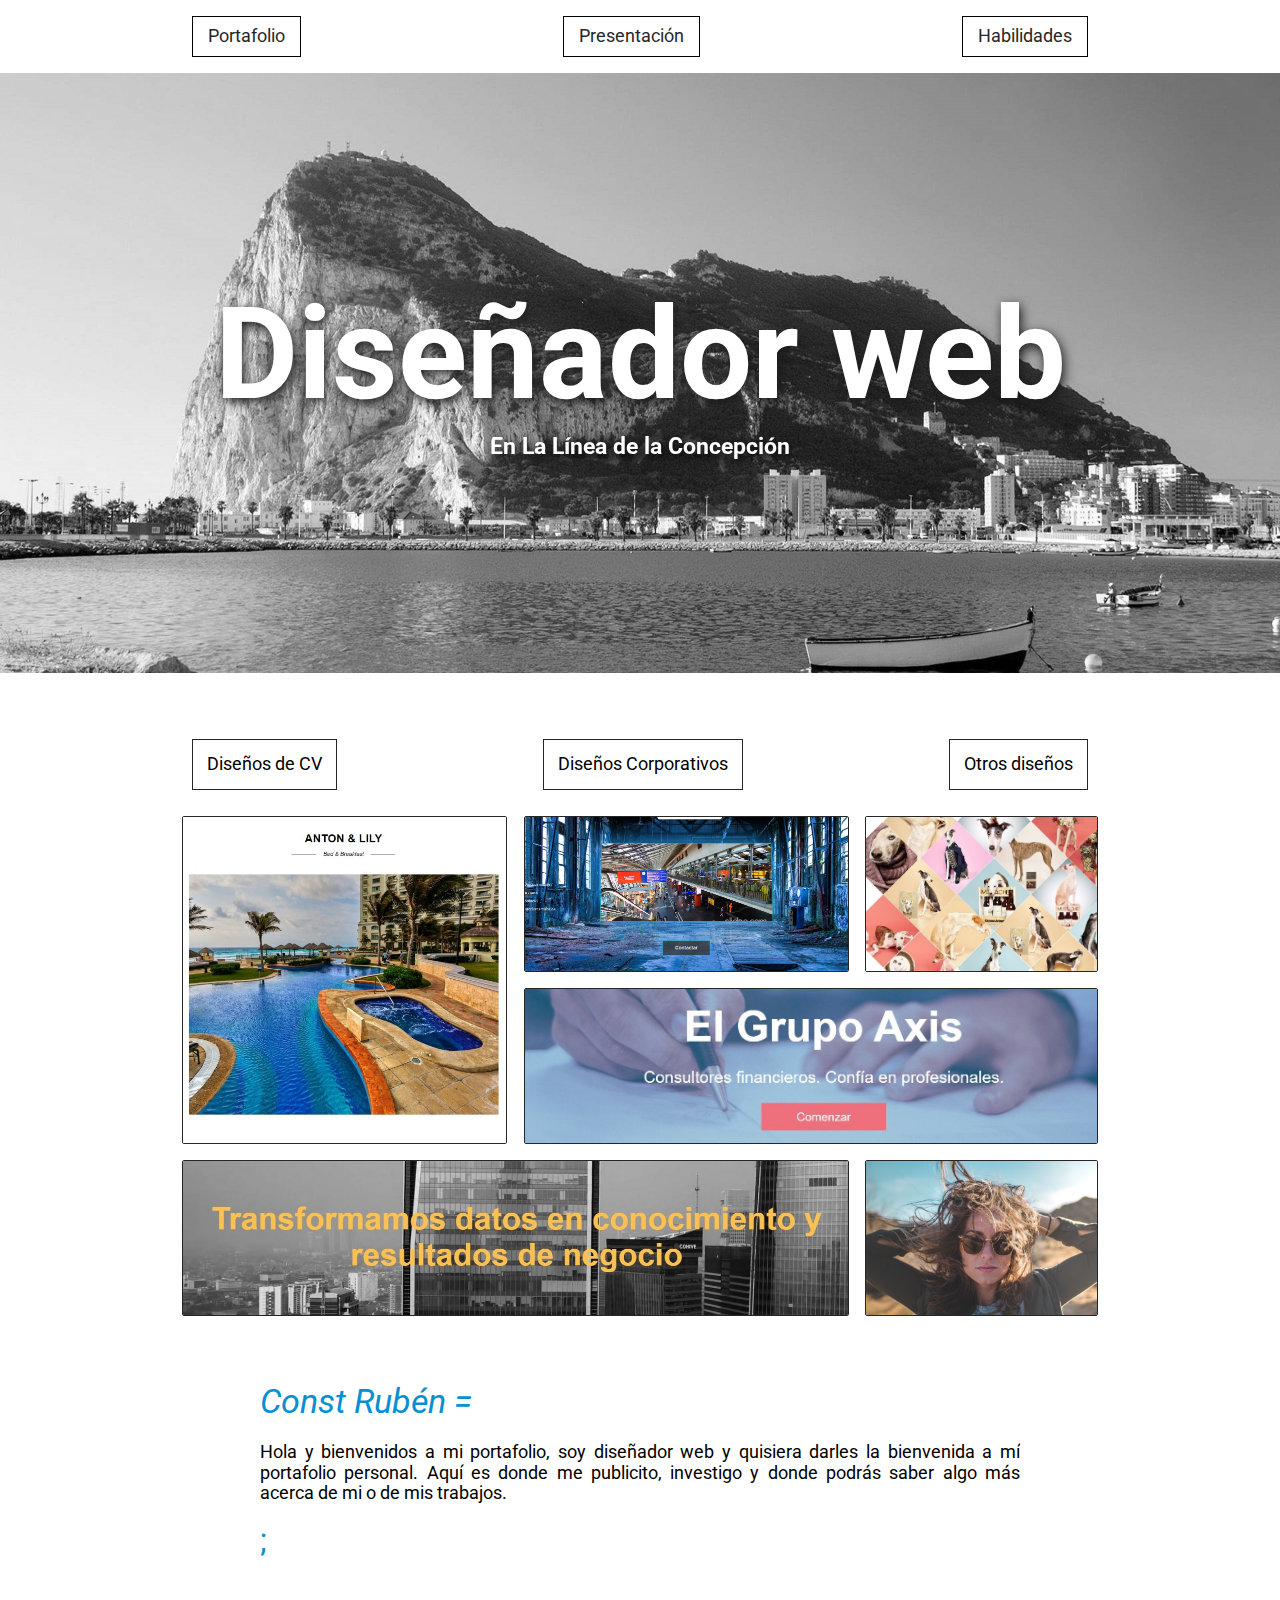
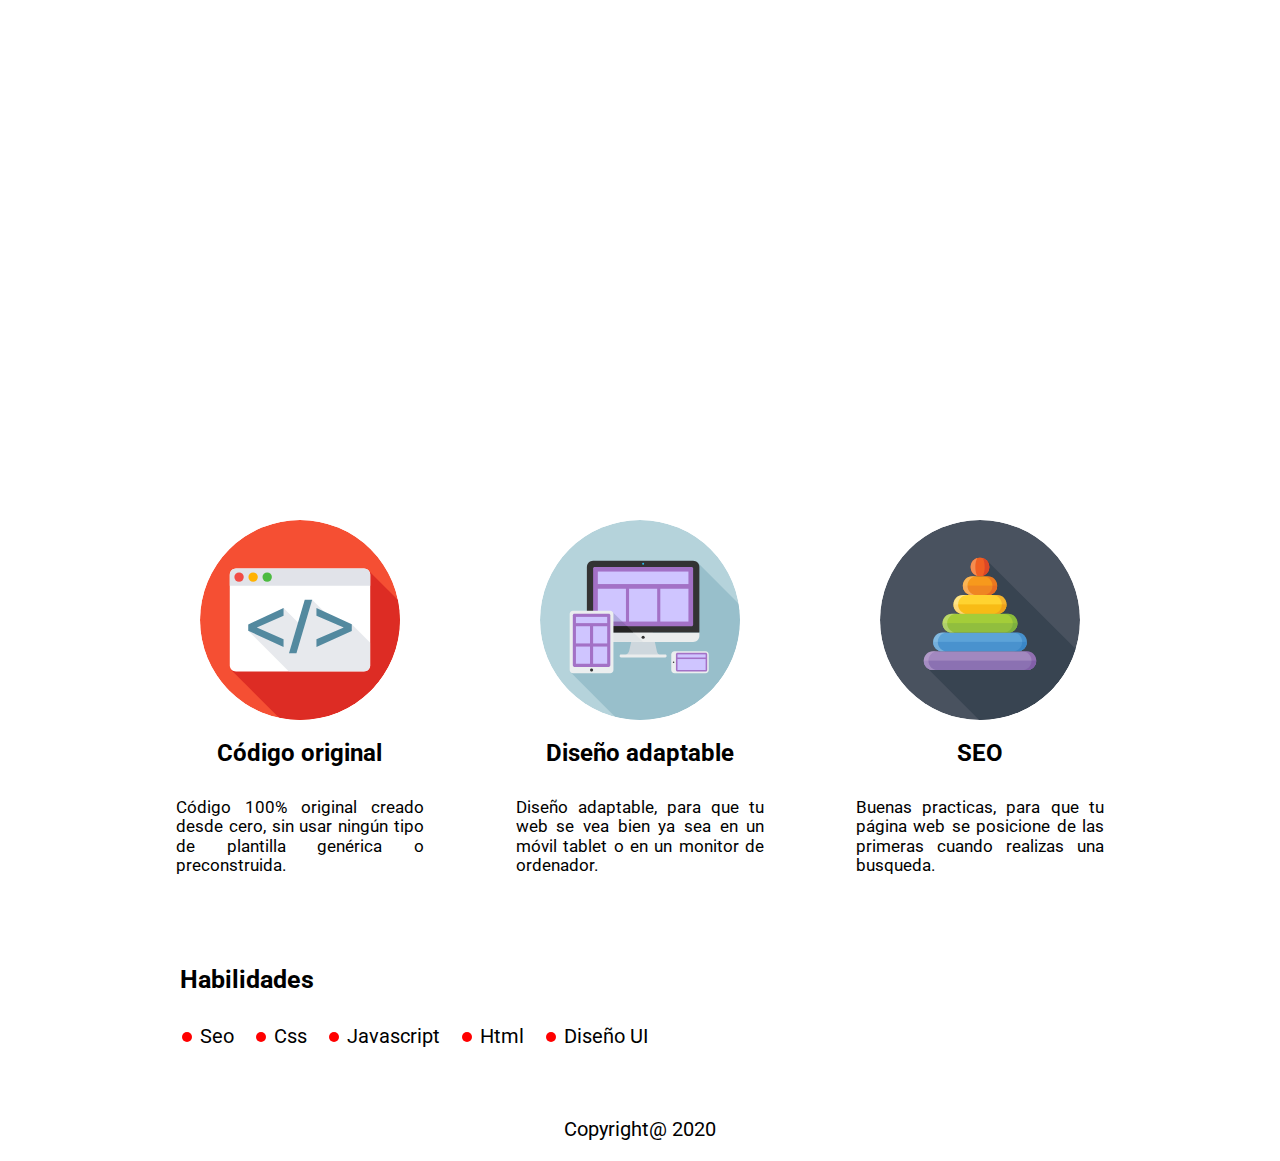
==== commit b07b5dcf: "Add files via upload" ====
--- a/index.html
+++ b/index.html
@@ -34,14 +34,13 @@
  </nav>
  <div class="wrapper">
 	<img loading="lazy" class="wrapper__img grid1 cor" src="img/web6.jpg">
-	<!-- <a class="wrapper__img cor" href="https://rubenlorem.github.io/RubenCV/educa/"  target="_blank" >-->
-	<img class="wrapper__img cor grid2" loading="lazy" src="img/web1.jpg">
+	<img loading="lazy" class="wrapper__img grid2 otro"  src="img/web1.jpg">
 	<img loading="lazy" class="wrapper__img grid3 otro" src="img/web3.jpg">
 	<img loading="lazy" class="wrapper__img grid4 cor" src="img/web5.jpg">
 	<img loading="lazy" class="wrapper__img grid5 cor" src="img/web2.jpg">
 	<img loading="lazy" class="wrapper__img grid6 cv" src="img/web4.jpg">
  </div>
- <p class="about__texto" id="aboutme">Hola y bienvenidos a mi portafolio, soy diseñador web <!--, vivo en La Línea de la concepción (la) en el Campo de Gibraltar--> y quisiera darles la bienvenida a mí portafolio personal. Aquí es donde me publicito, investigo y <!-- practico con mis habilidades de desarrollo y creación de páginas webs y --> donde podrás saber algo más acerca de mi o de mis trabajos.</p>
+ <p class="about__texto" id="aboutme">Hola y bienvenidos a mi portafolio, soy diseñador web y quisiera darles la bienvenida a mí portafolio personal. Aquí es donde me publicito, investigo y donde podrás saber algo más acerca de mi o de mis trabajos.</p>
  <div class="imagen"></div>
  <section class="wrapper__article" id="habilidades">
   <article class="article">
--- a/css/estilos.css
+++ b/css/estilos.css
@@ -18,7 +18,10 @@
 .header{
   width: 100%;
   height: 250px;
-  background-image: url("../img/headergrande.jpg");
+  display: flex;
+  flex-direction: column;
+  justify-content: center;
+  background-image: url("../img/font end.jpg");
   background-position: center;
   background-size: cover;
   filter: grayscale(1);
@@ -29,20 +32,18 @@
   display: flex;
   justify-content: center;
   color: white;
-  margin-top: 75px;
-  font-size: 43px;
+  font-size: 10vw;
   overflow-y: hidden;
-  margin: 75px auto 3px auto;
+  margin: 0;
   filter: drop-shadow(2px 4px 6px rgb(26, 26, 26));
 }
 .h2{
   text-align: center;
     color: white;
-    width: 85%;
-    max-width: 282px;
     margin: 0 auto;
     padding: 5px 0;
     font-size: 20px;
+    /*font-size: calc(1em + 1vw)*/
     overflow-y: hidden;
     /*background-color: #9e9e9e;*/
    /* opacity: 0.9;*/
@@ -61,7 +62,6 @@
   justify-content: center;
   align-items: center;
   flex-direction: column;
-  border-bottom: 1px solid #262626;
 }
 .nav__ul{
   padding: 0;
@@ -91,10 +91,11 @@
   width: 100%;
   display: flex;
   align-items: center;
+  justify-content: center;
 }
 .galeria__ul{
   padding: 25px 0 10px 0; 
-  width: 100%;
+  width: 80%;
   display: flex;
   flex-direction: column;
   justify-content: space-evenly;
@@ -108,6 +109,7 @@
   text-align: center;
   overflow-y: hidden;
   position: relative;
+  transition: all 0.4s ease;
 }
 .galeria__li::after{
   content: '';
@@ -166,6 +168,9 @@
 object-fit: cover;
 transition: filter 0.3s ease;
 }
+.wrapper__img:hover{
+  cursor: pointer;
+}
 .about__titulo{
   width: 90%;
   margin: 30px auto 20px auto;
@@ -207,7 +212,7 @@
 .imagen{
   width: 100%;
   height: 250px;
-  background-image: url("../img/parallax.jpg");
+  background-image: url("../img/programador web movil.jpg");
   background-position: center;
   background-size: cover;
   background-attachment: fixed;
@@ -226,7 +231,6 @@
 }
 .article__h2{
   overflow-y: hidden;
-  width: 200px;
   text-align: center;
 }
 .article__img{
@@ -286,36 +290,40 @@
   height: 170px;
 }
 .seleccionado{
+  background-color: #262626;
+  color: white;
+}
+.oscurecido{
   filter: grayscale(1);
 }
 .bajar{
   animation: bounce 2.2s ease;
   }
   @keyframes bounce {
-    0% {margin-top: -200px;}
-    100% {margin-top: 75px;}
+    0% {margin-top: -1000px;}
+    100% {margin-top: 0px;}
   }
   @media (min-width: 375px){
     .h1{
-       font-size: 47px;
+       /*font-size: 47px;*/
      }
     }
 @media (min-width: 425px){
  .h1{
-    font-size: 53px;
+   /* font-size: 53px;*/
   }
  .skills__li{
    font-size: 17px;
  }
 }
-@media (min-width: 550px){
+/*@media (min-width: 650px){
   .galeria__ul{
     flex-direction: row;
   }
   .galeria__li{
     width: auto;
   }
-}
+}*/
 @media (min-width: 768px){
   .burger{
     display: none;
@@ -347,19 +355,19 @@
     left: 0px;
   }
   .header{
-    height: 490px;
+    height: 600px;
+    background-image: url("../img/back end.jpg");
   }
   .h1{
-    font-size: 85px;
-    margin: 190px auto 10px auto;
-  }
+   /* font-size: 85px;*/
+  }
+  /*
   @keyframes bounce {
     0% {margin-top: -135px;}
-    100% {margin-top: 190px;}
-  }
+    100% {margin-top: 0px;}
+  }*/
   .h2{
     font-size: 23px;
-    max-width: 350px;
   }
   .nav__ul{
     display: flex;
@@ -368,13 +376,15 @@
     justify-content: center;
   }
   .galeria__ul{
+    flex-direction: row;
+    justify-content: space-between;
+    width: 70%;
     padding: 25px 0 10px 0;
     margin: 0;
     margin: 32.4px 0 16.2px 0;
-    width: 70%;
-    justify-content: space-between;
   }
   .galeria__li{
+    width: auto;
     padding: 15px 15px;
   }
   .__texto::after{
@@ -394,6 +404,7 @@
   .imagen{
     height: 400px;
     margin-bottom: 90px;
+    background-image: url("../img/programador web.jpg");
   }
   .wrapper{
     display: grid;
@@ -483,8 +494,8 @@
     height: 344.81px;
   }
   .article__img{
-    width: 170px;
-    height: 170px;
+    width: 150px;
+    height: 150px;
   }
   .article__h2{
     /*width: 170px;*/
@@ -592,4 +603,11 @@
 /*.wrapper__article{
    width: 1560px;
  }*/
+ .header{
+  height: 800px;
+  background-image: url("../img/full stack.jpg");
+ }
+ .h2{
+   font-size: 2vw;
+ }
 }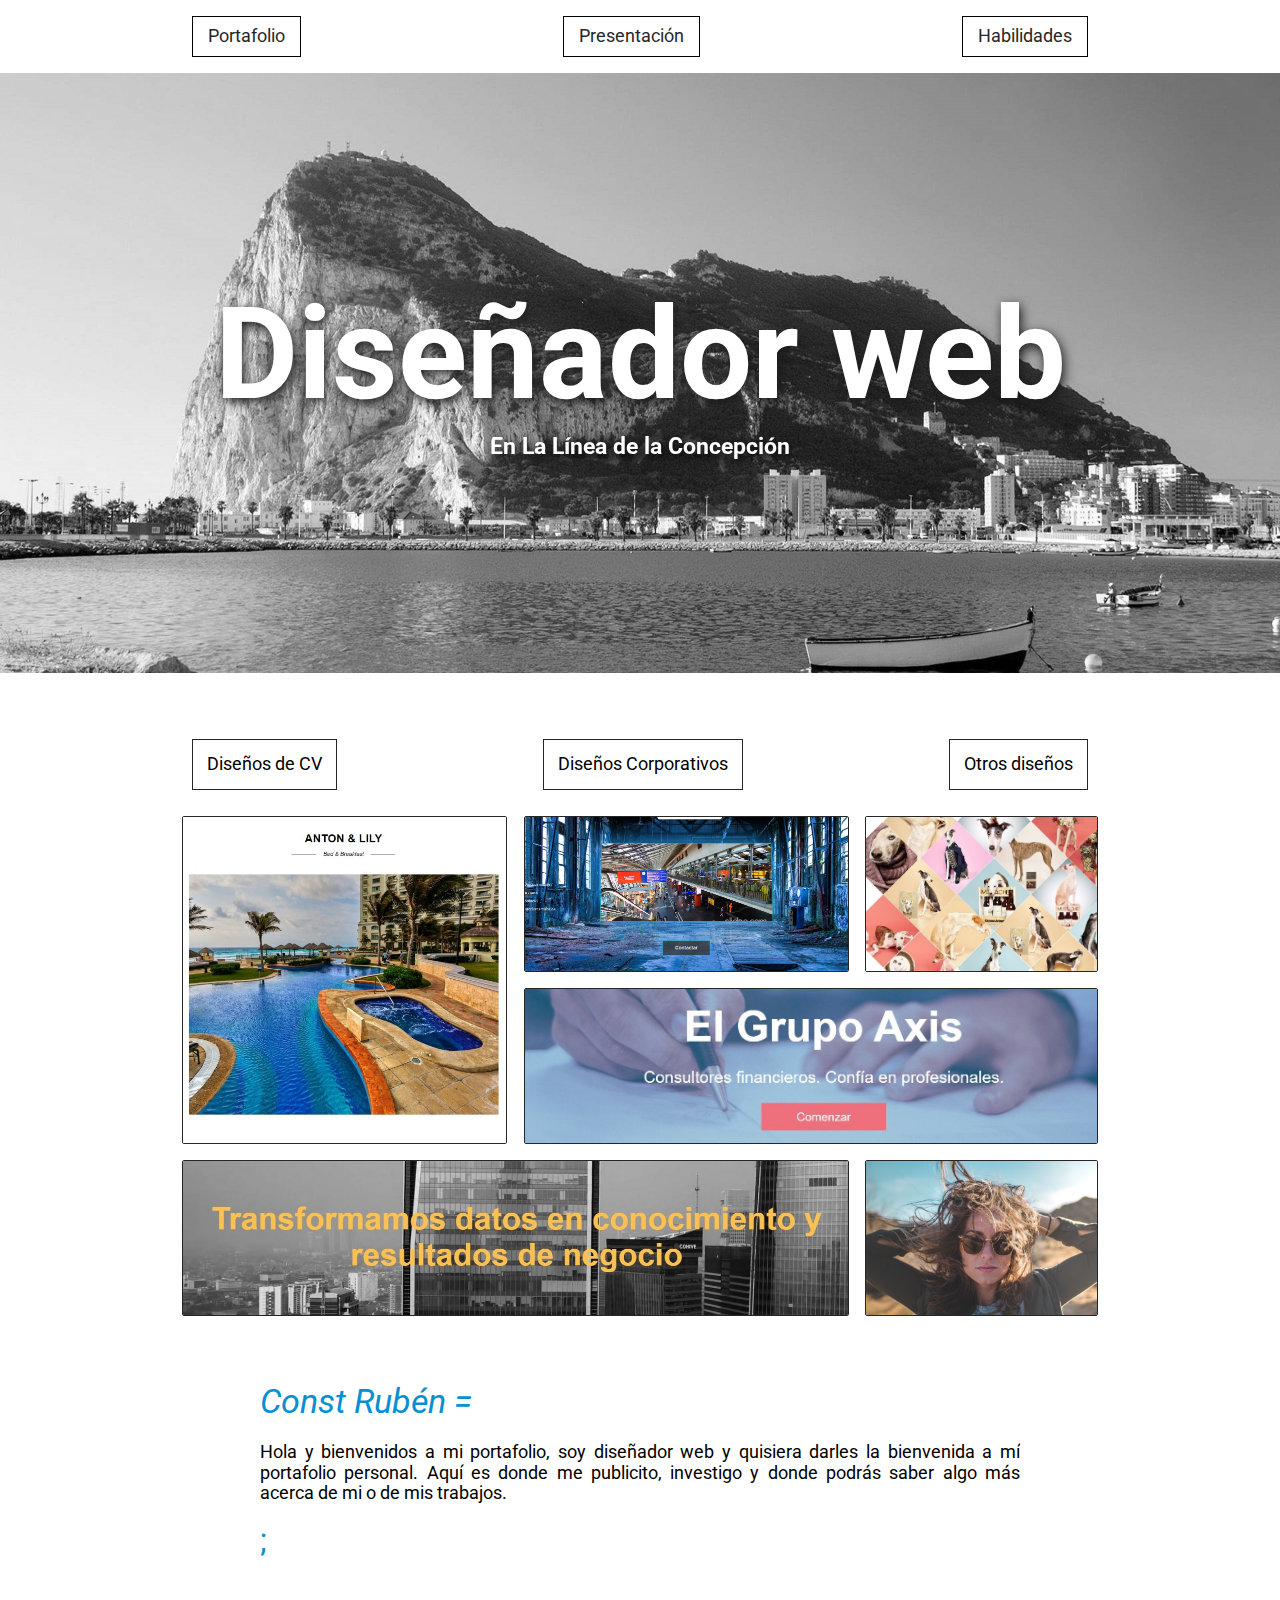
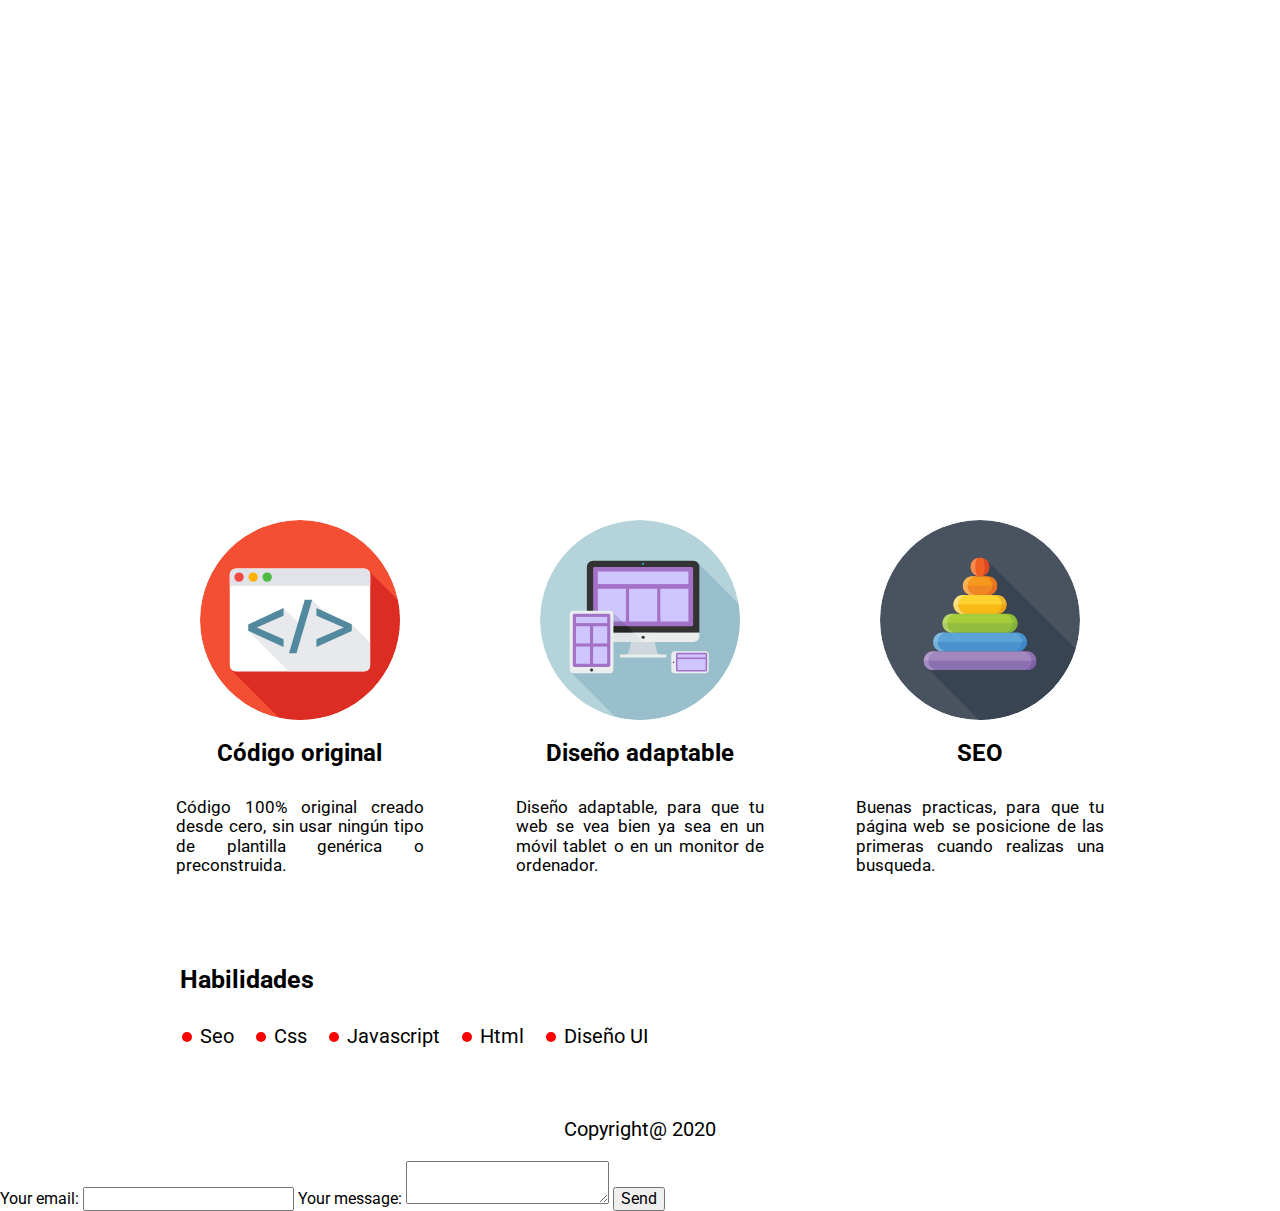
==== commit 97627e3c: "Add files via upload" ====
--- a/index.html
+++ b/index.html
@@ -71,6 +71,23 @@
  </div>
  <footer class="footer">
 	<p class="footer__p">Copyright@ 2020</p>
+	<form
+  action="https://formspree.io/f/mrgorvzv"
+  method="POST"
+>
+  <label>
+    Your email:
+    <input type="text" name="_replyto">
+  </label>
+  <label>
+    Your message:
+    <textarea name="message"></textarea>
+  </label>
+
+  <!-- your other form fields go here -->
+
+  <button type="submit">Send</button>
+</form>
 </footer>
 <script src="js/script.js"></script>
 </body>
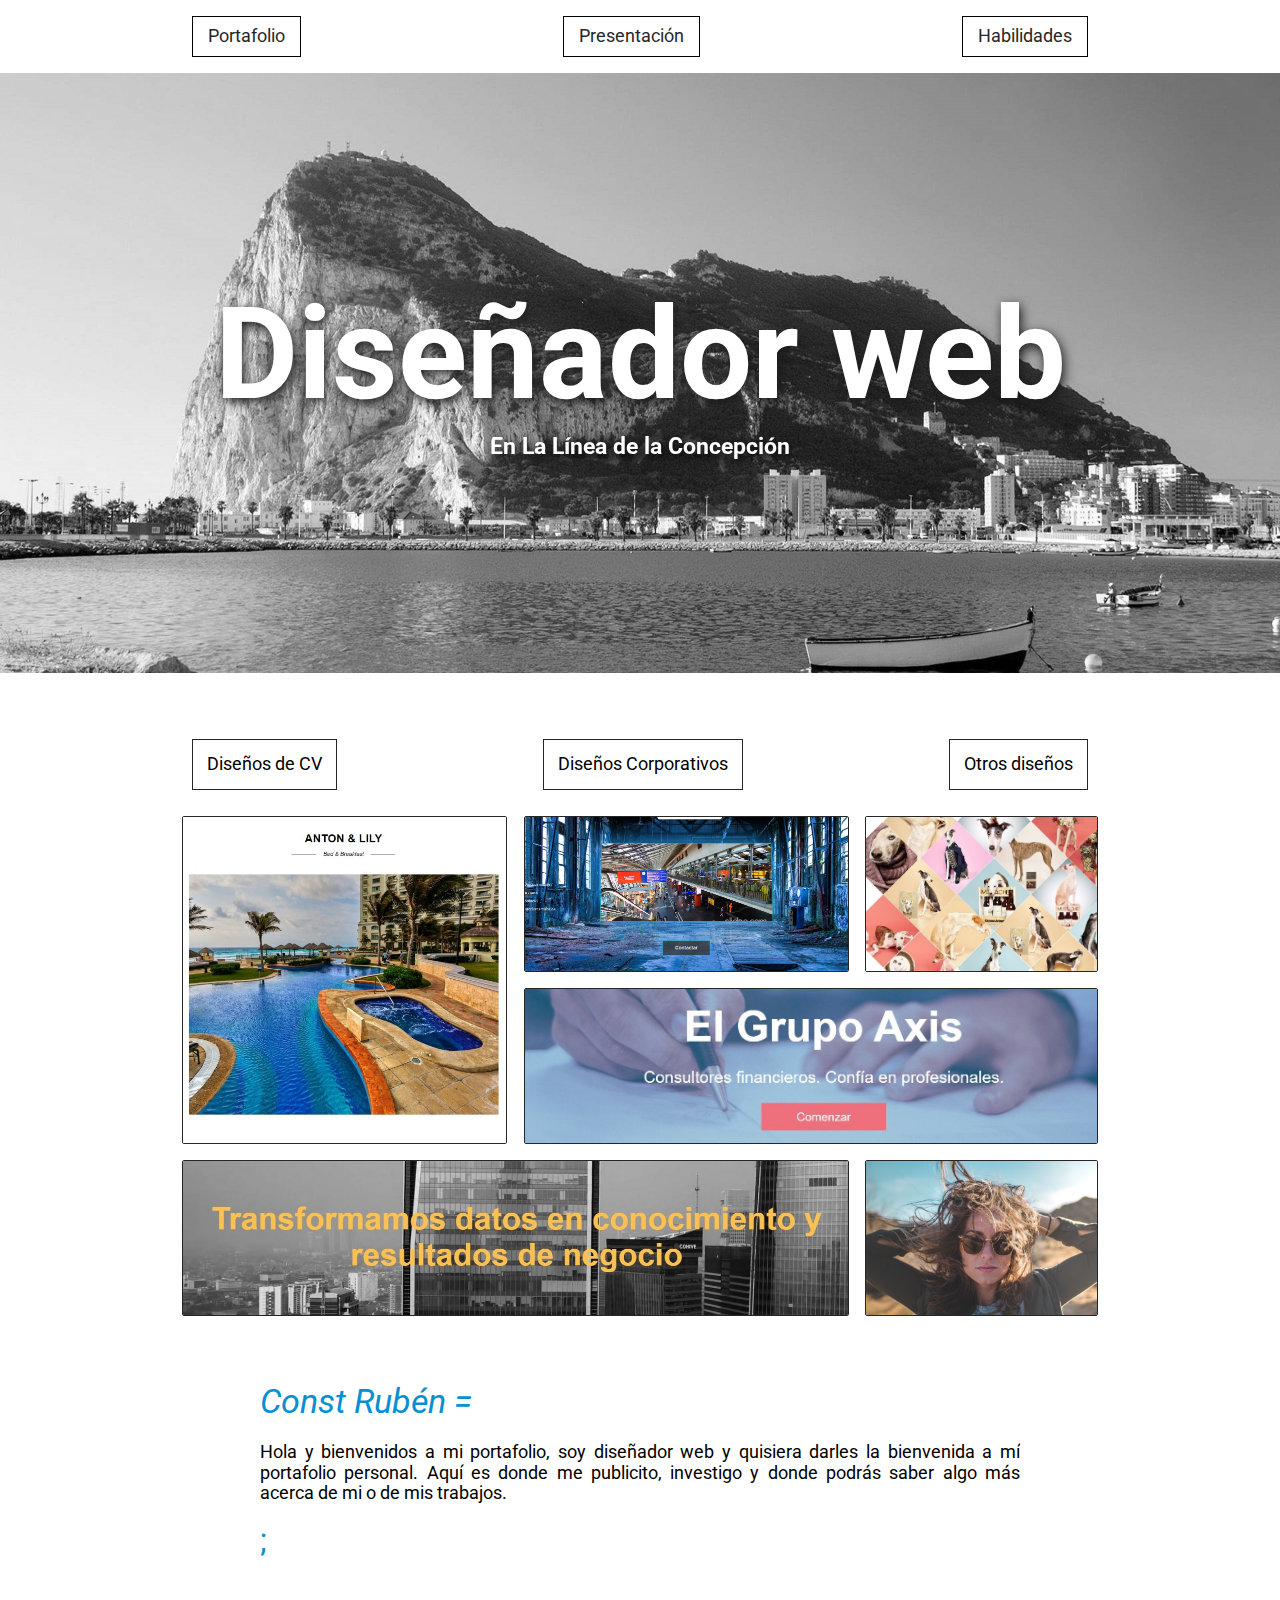
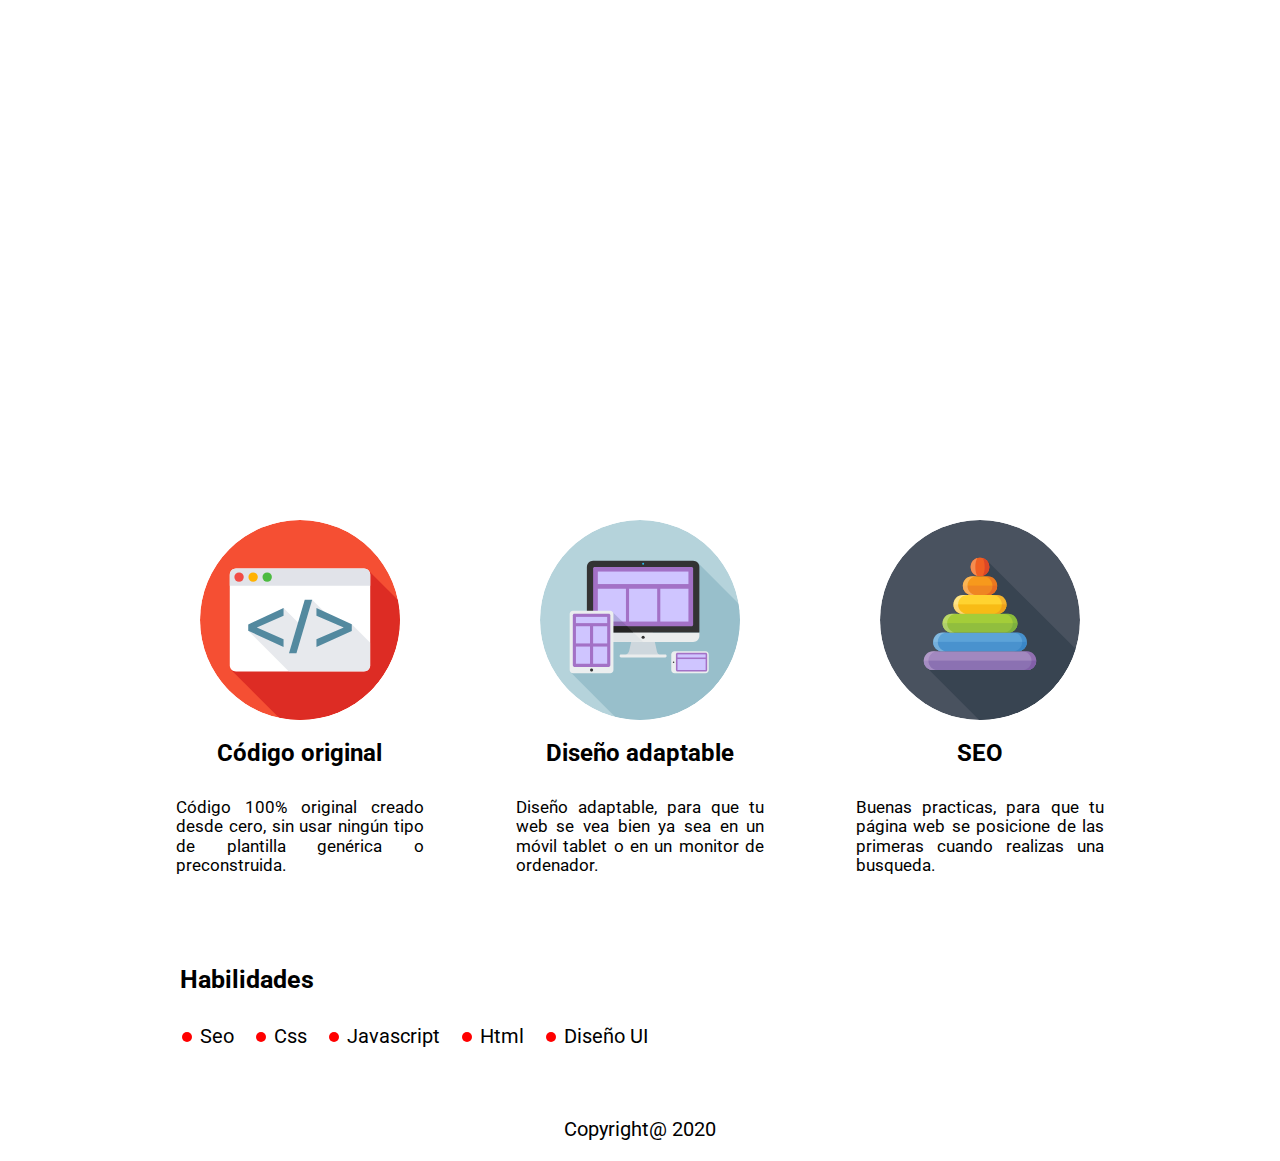
==== commit 1dad1c8c: "Add files via upload" ====
--- a/index.html
+++ b/index.html
@@ -71,22 +71,6 @@
  </div>
  <footer class="footer">
 	<p class="footer__p">Copyright@ 2020</p>
-	<form
-  action="https://formspree.io/f/mrgorvzv"
-  method="POST"
->
-  <label>
-    Your email:
-    <input type="text" name="_replyto">
-  </label>
-  <label>
-    Your message:
-    <textarea name="message"></textarea>
-  </label>
-
-  <!-- your other form fields go here -->
-
-  <button type="submit">Send</button>
 </form>
 </footer>
 <script src="js/script.js"></script>
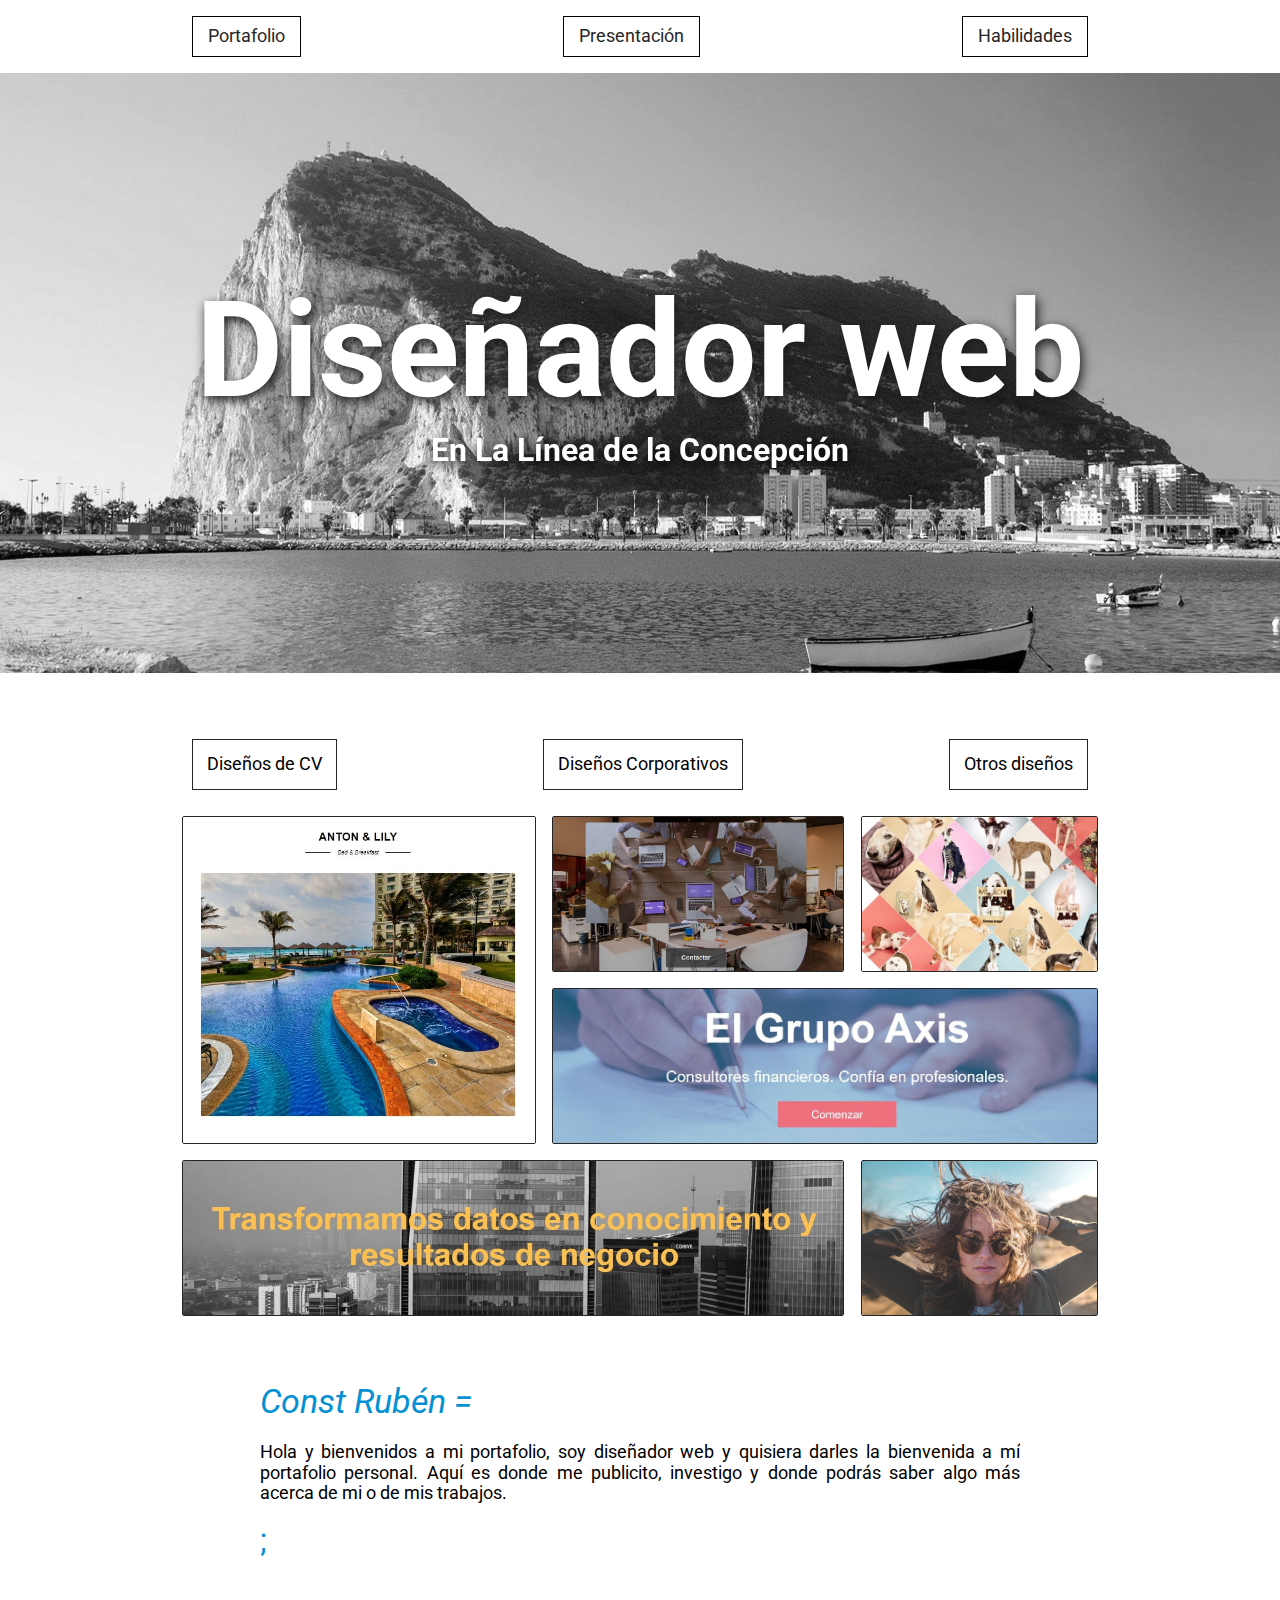
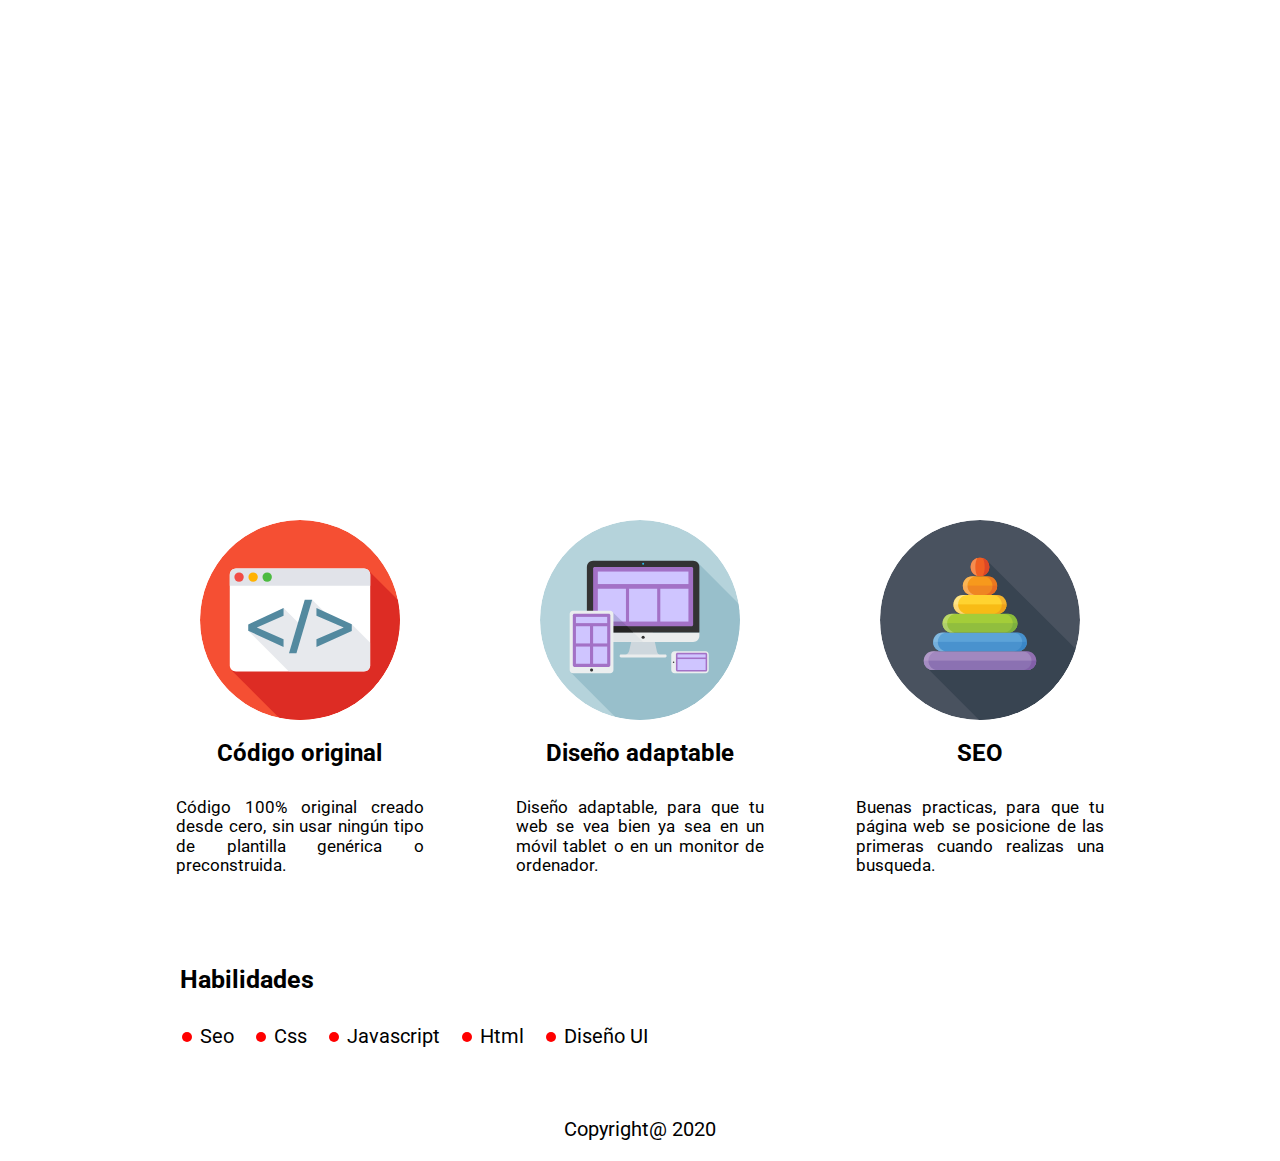
==== commit cf964e30: "Add files via upload" ====
--- a/index.html
+++ b/index.html
@@ -14,7 +14,11 @@
 </head>
 <body>
 <nav class="nav">
-	<img class="burger" id="burger" src="img/menu.svg">
+	<ul class="burger" id="burger">
+		<li class="burger__li" id="burger__li1"></li>
+		<li class="burger__li burger__limedio" id="burger__limedio"></li>
+		<li class="burger__li" id="burger__li2"></li>
+	</ul>	
 	<ul class="nav__ul" id="nav__ul">
 		<a href="#btn1" class="nav__a"><li class="nav__li">Portafolio</li></a>
 		<a href="#aboutme" class="nav__a"><li class="nav__li">Presentación</li></a>
--- a/css/estilos.css
+++ b/css/estilos.css
@@ -15,6 +15,10 @@
 }
 /******************aqui se empieza*********************************/
 /*@media (min-width: 700px)*/
+html{
+  scroll-behavior: smooth;
+  scroll-padding-top: 20px;
+}
 .header{
   width: 100%;
   height: 250px;
@@ -32,7 +36,7 @@
   display: flex;
   justify-content: center;
   color: white;
-  font-size: 10vw;
+  font-size: 10.5vw;
   overflow-y: hidden;
   margin: 0;
   filter: drop-shadow(2px 4px 6px rgb(26, 26, 26));
@@ -42,7 +46,7 @@
     color: white;
     margin: 0 auto;
     padding: 5px 0;
-    font-size: 20px;
+    font-size: 5vw;
     /*font-size: calc(1em + 1vw)*/
     overflow-y: hidden;
     /*background-color: #9e9e9e;*/
@@ -64,11 +68,17 @@
   flex-direction: column;
 }
 .nav__ul{
+  height: 0;
   padding: 0;
-  width: 100%;
-  display: none;
-  justify-content: space-evenly;
+  margin: 0;
+  width: 100%;
+ /* justify-content: space-evenly;
+  align-items: center;*/
+  transition: 0.4s ease-in-out;
+  display: flex;
+  flex-direction: column;
   align-items: center;
+  justify-content: space-around;
 }
 .nav__li{
   position: relative;
@@ -210,17 +220,27 @@
   font-size: 30px;
 }
 .imagen{
+  position: relative;
   width: 100%;
   height: 250px;
   background-image: url("../img/programador web movil.jpg");
+  background-attachment: fixed;
   background-position: center;
+  background-repeat: no-repeat;
   background-size: cover;
-  background-attachment: fixed;
-  margin: 0 0 70px 0;
-}
+ /* margin: 0 0 70px 0;*/
+}/*
+.imagen::after{
+  content: '';
+  position: absolute;
+  top: 0;
+  left: 0;
+  width: 100%;
+  height: 100%;
+}*/
 .wrapper__article{
   width: 80%;
-  margin: 0 auto;
+  margin: 70px auto 0 auto;
 }
 .article{
   display: flex;
@@ -284,9 +304,6 @@
   font-size: 20px;
 }
 .desplegable{
-  display: flex;
-  flex-direction: column;
-  justify-content: space-around;
   height: 170px;
 }
 .seleccionado{
@@ -316,21 +333,23 @@
    font-size: 17px;
  }
 }
-/*@media (min-width: 650px){
-  .galeria__ul{
-    flex-direction: row;
-  }
-  .galeria__li{
-    width: auto;
-  }
-}*/
 @media (min-width: 768px){
   .burger{
     display: none;
   }
+  .nav{
+    width: 100%;
+    display: flex;
+    justify-content: center;
+    align-items: space-around;
+    flex-direction: column;
+  }
   .nav__ul{
+    height: auto;
     width: 70%;
+    flex-direction: row;
     justify-content: space-between;
+    margin: 16px 0;
   }
   .nav__li{
     padding: 9.26px 15px;
@@ -367,7 +386,7 @@
     100% {margin-top: 0px;}
   }*/
   .h2{
-    font-size: 23px;
+    font-size: 2.5vw;
   }
   .nav__ul{
     display: flex;
@@ -404,6 +423,7 @@
   .imagen{
     height: 400px;
     margin-bottom: 90px;
+    background-size: cover;
     background-image: url("../img/programador web.jpg");
   }
   .wrapper{
@@ -583,6 +603,7 @@
 }
  .wrapper{
    width: 1044px;
+   height: 700px;
  }
  .wrapper__article{
   width: 1044px;
@@ -610,4 +631,14 @@
  .h2{
    font-size: 2vw;
  }
+ .wrapper{
+   height: 750px;
+ }
+ .article__img{
+   width: 250px;
+   height: 250px;
+ }
+ .about__texto{
+   font-size: 22px;
+ }
 }